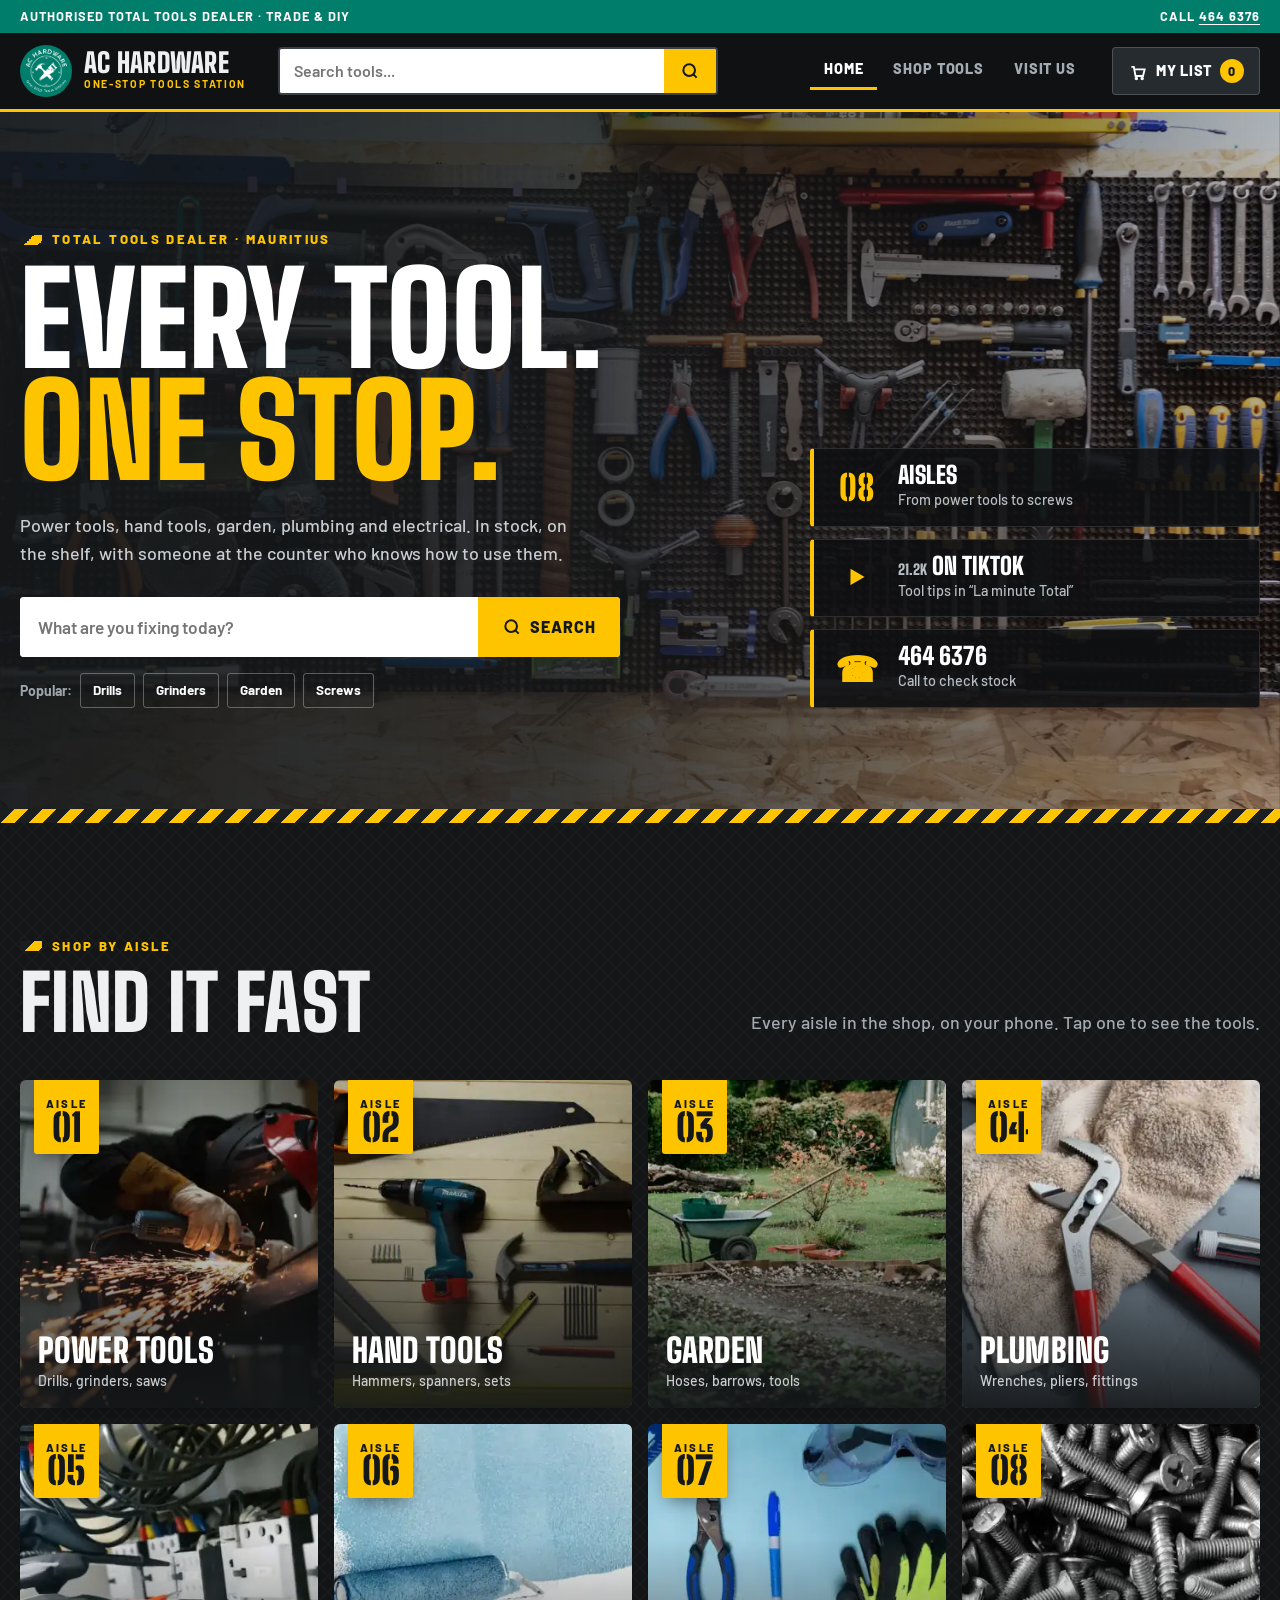
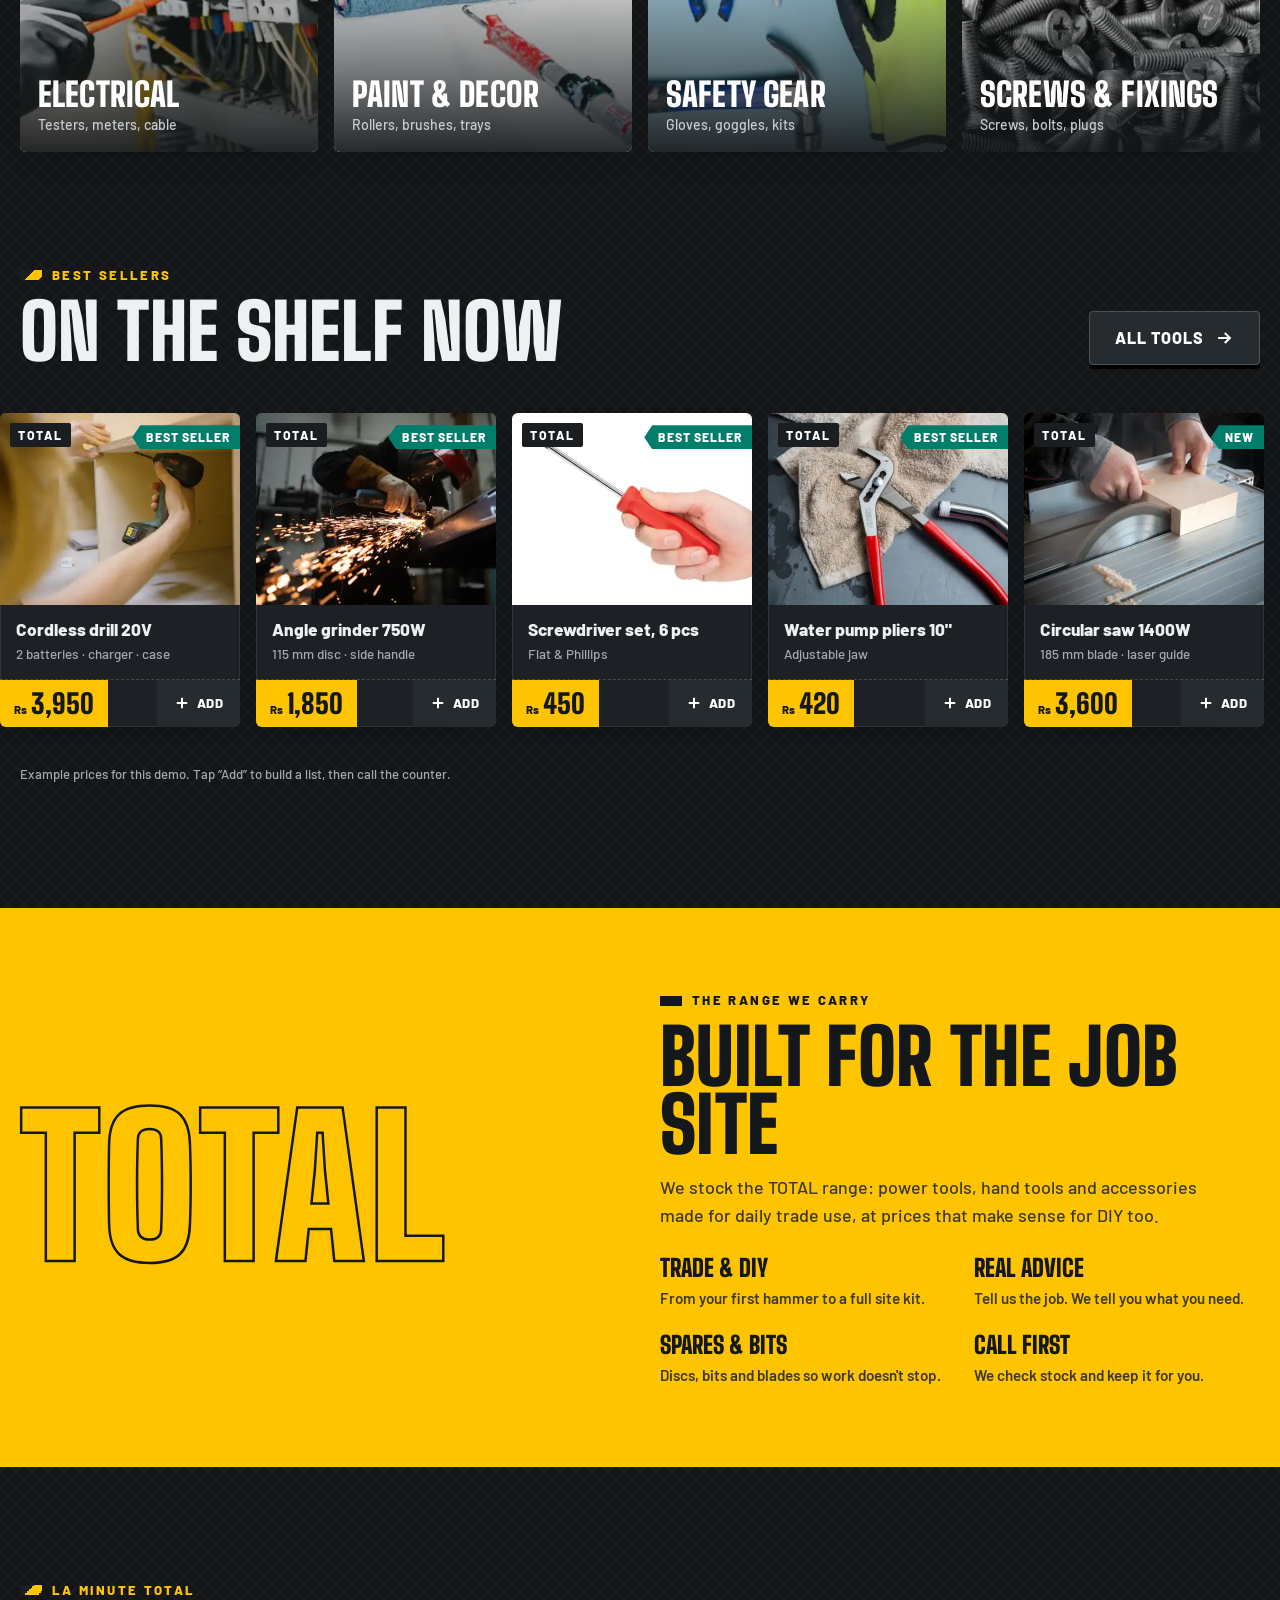
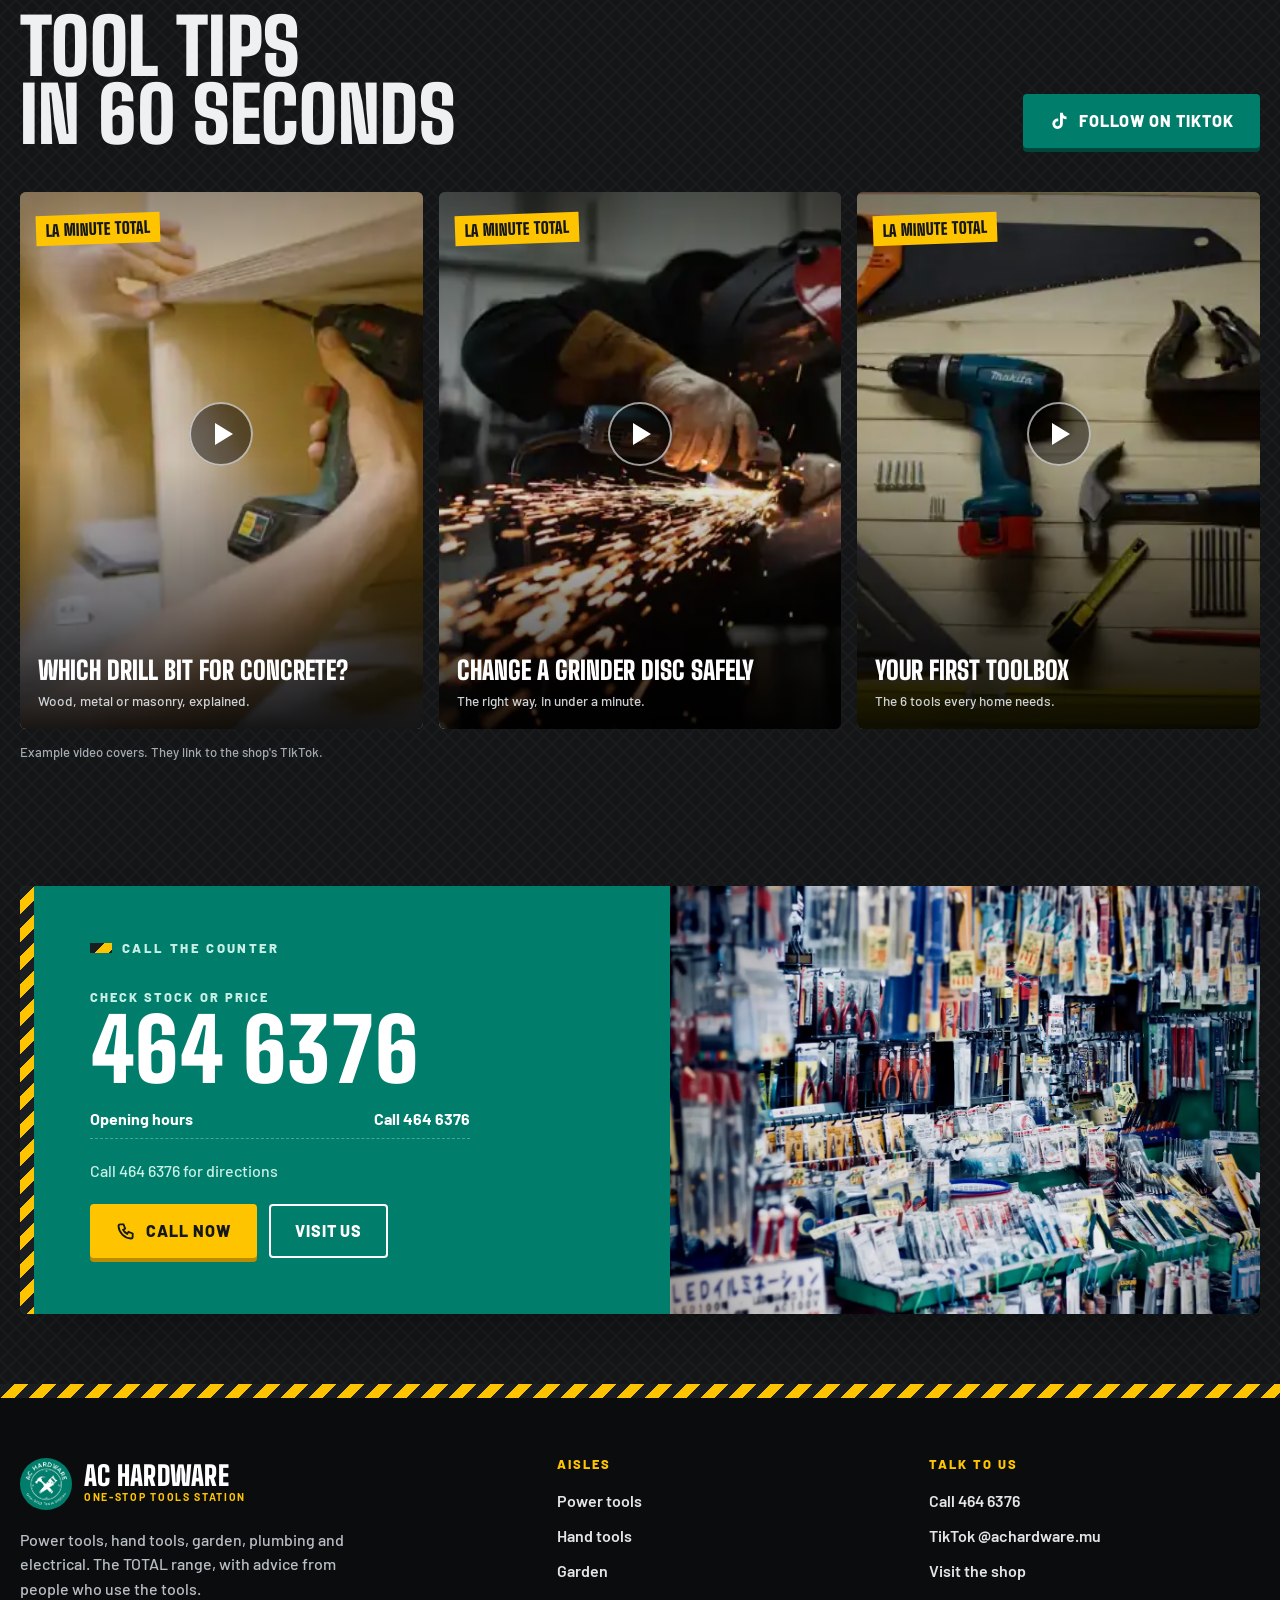
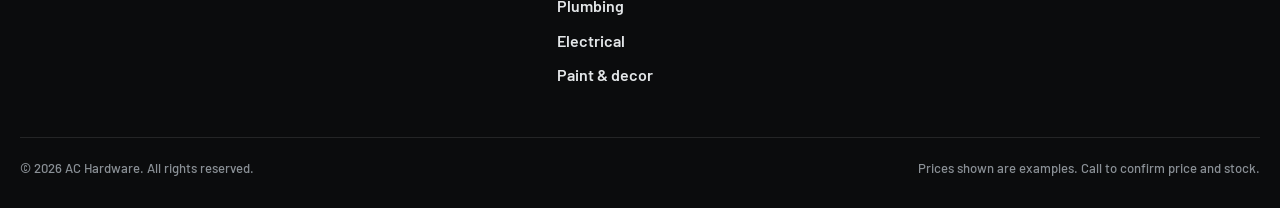
==== index.html @ 6c2bfb1c "ACHardware-Website: first live version Co-Authored-By: Claude Opus 5.5 <noreply@anthropic.com>" ====
<!doctype html>
<html lang="en" data-page="home">
<head>
<meta charset="utf-8">
<meta name="viewport" content="width=device-width, initial-scale=1, viewport-fit=cover">
<title>AC Hardware | One-Stop Tools Station, TOTAL Tools in Mauritius</title>
<meta name="description" content="AC Hardware, your one-stop tools station in Mauritius. TOTAL power tools, hand tools, garden, plumbing, electrical and safety gear. Call 464 6376.">
<link rel="canonical" href="https://webluxe.github.io/ACHardware-Website/">
<meta name="theme-color" content="#1b1e21">
<meta property="og:title" content="AC Hardware | One-Stop Tools Station">
<meta property="og:description" content="TOTAL power tools, hand tools, garden, plumbing and electrical. Call 464 6376.">
<meta property="og:image" content="https://webluxe.github.io/ACHardware-Website/img/og.jpg">
<link rel="icon" type="image/png" href="img/icon-192.png"><link rel="apple-touch-icon" href="img/icon-192.png">
<script>(function(d){try{if(!sessionStorage.getItem('ac-intro')&&!matchMedia('(prefers-reduced-motion: reduce)').matches)d.classList.add('intro-on');if(sessionStorage.getItem('ac-tx'))d.classList.add('tx-wait')}catch(e){}})(document.documentElement)</script>
<link rel="preconnect" href="https://fonts.googleapis.com"><link rel="preconnect" href="https://fonts.gstatic.com" crossorigin>
<link rel="stylesheet" href="https://fonts.googleapis.com/css2?family=Barlow:wght@500;600;700;800&family=Big+Shoulders+Display:wght@800;900&family=Big+Shoulders+Stencil+Display:wght@900&display=swap" media="print" onload="this.media='all'"><noscript><link rel="stylesheet" href="https://fonts.googleapis.com/css2?family=Barlow:wght@500;600;700;800&family=Big+Shoulders+Display:wght@800;900&family=Big+Shoulders+Stencil+Display:wght@900&display=swap"></noscript>
<link rel="preload" as="image" href="img/wall.webp" media="(min-width: 701px)"><link rel="preload" as="image" href="img/wall-m.webp" media="(max-width: 700px)">
<link rel="stylesheet" href="css/style.css">
<script type="application/ld+json">{"@context":"https://schema.org","@type":"HardwareStore","name":"AC Hardware","slogan":"One-Stop Tools Station","telephone":"+230 464 6376","address":{"@type":"PostalAddress","addressCountry":"MU"},"sameAs":["https://www.tiktok.com/@achardware.mu"]}</script>
</head>
<body>
<div class="opening" aria-hidden="true">
  <div class="lid"></div><div class="tray"></div>
  <span class="latch l"></span><span class="latch r"></span>
  <div class="mark"></div>
  <div class="word">AC Hardware<small>One-stop tools station</small></div>
  <button class="skip" tabindex="-1">SKIP</button>
</div>
<div class="tx" aria-hidden="true"><div class="shutter"><div class="plate"></div></div></div>

<div class="bar" id="bar"></div>
<header class="top" id="top"></header>
<nav class="mnav" id="mnav" aria-label="Menu"></nav>

<main>
  <section class="hero">
    <div class="bg"><picture><source media="(max-width: 700px)" srcset="img/wall-m.webp"><img src="img/wall.webp" alt="A wall of tools in the shop" fetchpriority="high"></picture></div>
    <div class="wrap">
      <div>
        <p class="tag" style="color:var(--yellow)">TOTAL tools dealer · Mauritius</p>
        <h1><span>Every tool.</span><span class="g">One stop.</span></h1>
        <p class="lead">Power tools, hand tools, garden, plumbing and electrical. In stock, on the shelf, with someone at the counter who knows how to use them.</p>
        <form class="bigsearch" action="shop.html" role="search">
          <label for="hq" class="sr">Search tools</label>
          <input id="hq" name="q" placeholder="What are you fixing today?" autocomplete="off">
          <button type="submit" data-i="search" aria-label="Search"><span>Search</span></button>
        </form>
        <div class="popular">Popular: <a href="shop.html?q=drill">Drills</a><a href="shop.html?q=grinder">Grinders</a><a href="shop.html?cat=garden">Garden</a><a href="shop.html?cat=fixings">Screws</a></div>
      </div>
      <div class="facts">
        <div class="fact"><span class="num">08</span><div><b>Aisles</b><span>From power tools to screws</span></div></div>
        <div class="fact"><span class="num">▶</span><div><b><span data-count="followers"></span> on TikTok</b><span>Tool tips in “La minute Total”</span></div></div>
        <div class="fact"><span class="num">☎</span><div><b data-s="phone"></b><span>Call to check stock</span></div></div>
      </div>
    </div>
  </section>

  <section class="pad">
    <div class="wrap">
      <div class="head"><div><p class="tag">Shop by aisle</p><h2>Find it fast</h2></div><p class="lead">Every aisle in the shop, on your phone. Tap one to see the tools.</p></div>
      <div class="aisles" data-aisles></div>
    </div>
  </section>

  <section class="pad" style="padding-top:0">
    <div class="wrap">
      <div class="head"><div><p class="tag">Best sellers</p><h2>On the shelf now</h2></div><a class="btn dark" href="shop.html">All tools <span data-i="arrow" style="display:inline-flex"></span></a></div>
      <div class="rail" data-products="p1,p3,h2,b2,p4,e1,h4,g1"></div>
      <p class="note" data-demo>Example prices for this demo. Tap “Add” to build a list, then call the counter.</p>
    </div>
  </section>

  <section class="band">
    <div class="wrap">
      <div class="big" aria-hidden="true">TOTAL</div>
      <div>
        <p class="tag" style="color:var(--yellow)">The range we carry</p>
        <h2>Built for the job site</h2>
        <p class="lead" style="margin-top:16px">We stock the TOTAL range: power tools, hand tools and accessories made for daily trade use, at prices that make sense for DIY too.</p>
        <div class="points">
          <div><b>Trade & DIY</b><span>From your first hammer to a full site kit.</span></div>
          <div><b>Real advice</b><span>Tell us the job. We tell you what you need.</span></div>
          <div><b>Spares & bits</b><span>Discs, bits and blades so work doesn't stop.</span></div>
          <div><b>Call first</b><span>We check stock and keep it for you.</span></div>
        </div>
      </div>
    </div>
  </section>

  <section class="pad">
    <div class="wrap">
      <div class="head"><div><p class="tag">La minute Total</p><h2>Tool tips<br>in 60 seconds</h2></div><a class="btn" data-tt data-i="tt">Follow on TikTok</a></div>
      <div class="tips">
        <a class="tip rv" data-tt><img src="img/p-drill.webp" alt="" loading="lazy" decoding="async"><span class="lbl">La minute Total</span><span class="play"></span><b>Which drill bit for concrete?</b><span>Wood, metal or masonry, explained.</span></a>
        <a class="tip rv d1" data-tt><img src="img/p-grinder.webp" alt="" loading="lazy" decoding="async"><span class="lbl">La minute Total</span><span class="play"></span><b>Change a grinder disc safely</b><span>The right way, in under a minute.</span></a>
        <a class="tip rv d2" data-tt><img src="img/p-hand-tools.webp" alt="" loading="lazy" decoding="async"><span class="lbl">La minute Total</span><span class="play"></span><b>Your first toolbox</b><span>The 6 tools every home needs.</span></a>
      </div>
      <p class="note" data-demo>Example video covers. They link to the shop's TikTok.</p>
    </div>
  </section>

  <section>
    <div class="wrap">
      <div class="visit rv">
        <div class="txt">
          <p class="tag">Call the counter</p>
          <a class="call" data-tel><small>Check stock or price</small><span data-s="phone"></span></a>
          <div class="hours" data-hours></div>
          <p style="margin:0;color:#c8f0e7" data-address></p>
          <div class="btns"><a class="btn y" data-tel data-i="phone">Call now</a><a class="btn ghost" href="visit.html">Visit us</a></div>
        </div>
        <div class="ph" data-map></div>
      </div>
    </div>
  </section>
</main>
<footer id="foot"></footer>
<script src="config.js" defer></script>
<script src="js/main.js" defer></script>
</body>
</html>
---- css/style.css ----
/* AC HARDWARE — steel, concrete, safety yellow, brand green */
:root {
  --green: #007d6b;
  --green2: #009a84;
  --deep: #00463c;
  --steel: #1b1e21;
  --steel2: #26292d;
  --concrete: #131517;
  --card: #1d2125;
  --card2: #262b30;
  --text: #eef0f1;
  --ink: #15181a;
  --muted: #a3aab1;
  --line: rgba(255,255,255,.09);
  --line2: rgba(255,255,255,.18);
  --yellow: #ffc400;
  --wrap: min(1280px, 100% - 40px);
  --ease: cubic-bezier(.2,.7,.1,1);
  --disp: 'Big Shoulders Display', 'Arial Narrow', sans-serif;
  --sten: 'Big Shoulders Stencil Display', 'Big Shoulders Display', sans-serif;
  --sans: 'Barlow', system-ui, sans-serif;
  --hazard: linear-gradient(-45deg, var(--yellow) 25%, var(--steel) 25% 50%, var(--yellow) 50% 75%, var(--steel) 75%) 0 0 / 28px 28px;
  color-scheme: dark;
}
* { box-sizing: border-box; }
html { -webkit-text-size-adjust: 100%; scroll-padding-top: 120px; }
body { margin: 0; background-color: var(--concrete); background-image: url("data:image/svg+xml,%3Csvg xmlns=%27http://www.w3.org/2000/svg%27 width=%2716%27 height=%2716%27%3E%3Cpath d=%27M0 0L16 16M16 0L0 16%27 stroke=%27%23fff%27 stroke-opacity=%27.03%27 stroke-width=%271.5%27/%3E%3C/svg%3E"); color: var(--text); font: 500 16px/1.55 var(--sans); overflow-x: clip; -webkit-font-smoothing: antialiased; }
img { max-width: 100%; display: block; }
a { color: inherit; text-decoration: none; }
button, input, select { font: inherit; color: inherit; }
[hidden] { display: none !important; }
::selection { background: var(--yellow); color: var(--ink); }
:focus-visible { outline: 3px solid var(--yellow); outline-offset: 2px; }
.wrap { width: var(--wrap); margin-inline: auto; }
.sr { position: absolute; width: 1px; height: 1px; overflow: hidden; clip: rect(0 0 0 0); white-space: nowrap; }

h1, h2, h3 { margin: 0; font-family: var(--disp); font-weight: 900; text-transform: uppercase; letter-spacing: .005em; line-height: .88; }
h1 { font-size: clamp(3.6rem, 10vw, 8.6rem); }
h2 { font-size: clamp(2.6rem, 6vw, 4.8rem); }
h3 { font-size: 1.7rem; line-height: .95; }
.tag { display: inline-flex; align-items: center; gap: 10px; margin: 0 0 16px; font: 800 .82rem/1 var(--sans); letter-spacing: .18em; text-transform: uppercase; color: var(--yellow); }
.tag::before { content: ''; width: 22px; height: 10px; background: var(--hazard); }
.lead { font-size: clamp(1.05rem, 1.4vw, 1.2rem); color: var(--muted); max-width: 56ch; font-weight: 500; }
.note { font-size: .82rem; color: var(--muted); }

/* buttons */
.btn { display: inline-flex; align-items: center; justify-content: center; gap: 10px; min-height: 54px; padding: 0 26px; border: 0; border-radius: 4px; cursor: pointer;
  font: 800 1rem/1 var(--sans); text-transform: uppercase; letter-spacing: .06em; background: var(--green); color: #fff; transition: background .2s, transform .15s; box-shadow: 0 4px 0 var(--deep); }
.btn:hover { background: var(--green2); }
.btn:active { transform: translateY(3px); box-shadow: 0 1px 0 var(--deep); }
.btn.y { background: var(--yellow); color: var(--ink); box-shadow: 0 4px 0 #b88d00; }
.btn.y:hover { background: #ffd23f; }
.btn.dark { background: var(--card2); box-shadow: 0 4px 0 #000, inset 0 0 0 1px var(--line2); }
.btn.dark:hover { background: #313840; }
.btn.ghost { background: transparent; color: inherit; box-shadow: inset 0 0 0 2px currentColor; }
.btn.ghost:hover { background: rgba(127,127,127,.12); }
.btn svg { width: 20px; height: 20px; flex: none; }
.btns { display: flex; flex-wrap: wrap; gap: 12px; }

/* header */
.bar { background: var(--green); color: #fff; font: 700 .8rem/1 var(--sans); letter-spacing: .08em; text-transform: uppercase; }
.bar .wrap { display: flex; justify-content: space-between; gap: 16px; padding: 10px 0; }
.bar a { color: #fff; text-decoration: underline; text-underline-offset: 3px; }
.top { position: sticky; top: 0; z-index: 50; background: #0f1113; border-bottom: 3px solid var(--yellow); }
.top .wrap { display: flex; align-items: center; gap: 22px; height: 76px; }
.logo { display: flex; align-items: center; gap: 12px; flex: none; }
.logo .badge { width: 52px; height: 52px; border-radius: 50%; background: var(--green) url(../img/logo-mark.webp) center / 112% no-repeat; flex: none; }
.logo b { display: block; font: 900 1.7rem/.85 var(--disp); text-transform: uppercase; letter-spacing: .01em; }
.logo small { display: block; font: 700 .66rem/1.3 var(--sans); letter-spacing: .16em; text-transform: uppercase; color: var(--yellow); margin-top: 3px; }
.hsearch { flex: 1; display: flex; max-width: 440px; margin-left: 10px; border: 2px solid #3a4046; border-radius: 4px; overflow: hidden; background: #fff; }
.hsearch input { flex: 1; min-width: 0; border: 0; outline: 0; padding: 0 14px; height: 44px; font-weight: 600; background: #fff; color: var(--ink); }
.hsearch button { border: 0; background: var(--yellow); color: var(--ink); padding: 0 16px; cursor: pointer; display: grid; place-items: center; }
.hsearch button svg { width: 20px; }
.nav { display: flex; gap: 2px; margin-left: auto; }
.nav a { padding: 10px 14px; font: 800 .9rem/1 var(--sans); text-transform: uppercase; letter-spacing: .06em; color: var(--muted); border-bottom: 3px solid transparent; }
.nav a:hover { color: #fff; }
.nav a[aria-current] { color: #fff; border-color: var(--yellow); }
.listbtn { position: relative; display: inline-flex; align-items: center; gap: 8px; height: 48px; padding: 0 16px; border-radius: 4px; border: 0; background: var(--card2); color: #fff; cursor: pointer; font: 800 .9rem/1 var(--sans); text-transform: uppercase; letter-spacing: .05em; flex: none; box-shadow: inset 0 0 0 1px var(--line2); }
.listbtn svg { width: 20px; }
.listbtn .n { min-width: 24px; height: 24px; border-radius: 12px; background: var(--yellow); color: var(--ink); font: 800 .78rem/24px var(--sans); text-align: center; padding: 0 6px; }
.listbtn .n.bump { animation: bump .45s var(--ease); }
@keyframes bump { 40% { transform: scale(1.5); } }
.burger { display: none; width: 46px; height: 46px; border: 0; background: none; cursor: pointer; position: relative; flex: none; }
.burger span { position: absolute; left: 11px; right: 11px; height: 3px; background: #fff; transition: transform .3s var(--ease), opacity .2s; }
.burger span:nth-child(1) { top: 14px; } .burger span:nth-child(2) { top: 21px; } .burger span:nth-child(3) { top: 28px; }
.menu-open .burger span:nth-child(1) { transform: translateY(7px) rotate(45deg); }
.menu-open .burger span:nth-child(2) { opacity: 0; }
.menu-open .burger span:nth-child(3) { transform: translateY(-7px) rotate(-45deg); }
.mnav { position: fixed; inset: 0; z-index: 45; background: var(--steel); color: #fff; padding: 130px 22px 40px; display: flex; flex-direction: column; gap: 2px; transform: translateY(-100%); transition: transform .45s var(--ease); visibility: hidden; }
.mnav::before { content: ''; position: absolute; left: 0; right: 0; bottom: 0; height: 14px; background: var(--hazard); }
.menu-open .mnav { transform: none; visibility: visible; }
.mnav a.big { font: 900 3rem/1.05 var(--disp); text-transform: uppercase; padding: 8px 0; border-bottom: 1px solid rgba(255,255,255,.12); }
.mnav a.big span { font-family: var(--sten); color: var(--yellow); margin-right: 12px; }
.mnav .btns { margin-top: auto; margin-bottom: 20px; }

/* hero */
.hero { position: relative; color: #fff; background: var(--steel); overflow: hidden; isolation: isolate; }
.hero .bg { position: absolute; inset: 0; z-index: -2; }
.hero .bg img { width: 100%; height: 100%; object-fit: cover; animation: kb 18s ease-out both; }
@keyframes kb { from { transform: scale(1.12); } }
.hero::before { content: ''; position: absolute; inset: 0; z-index: -1; background: linear-gradient(90deg, rgba(21,24,26,.95) 0%, rgba(21,24,26,.84) 45%, rgba(21,24,26,.3) 100%); }
.hero::after { content: ''; position: absolute; left: 0; right: 0; bottom: 0; height: 14px; background: var(--hazard); }
.hero .wrap { padding: clamp(60px, 9vw, 120px) 0 clamp(80px, 9vw, 130px); display: grid; grid-template-columns: 1.25fr .75fr; gap: 40px; align-items: end; }
.hero h1 span { display: block; }
.hero h1 .g { color: var(--yellow); }
.hero .lead { color: #c9cdd1; margin: 24px 0 30px; }
.bigsearch { display: flex; max-width: 600px; background: #fff; border-radius: 4px; overflow: hidden; transition: box-shadow .2s; }
.bigsearch:focus-within { box-shadow: 0 0 0 4px var(--yellow); }
.bigsearch input { flex: 1; min-width: 0; border: 0; outline: 0; background: #fff; padding: 0 18px; height: 60px; font-size: 1.08rem; font-weight: 600; color: var(--ink); }
.bigsearch button { border: 0; background: var(--yellow); color: var(--ink); padding: 0 24px; font: 800 1rem/1 var(--sans); text-transform: uppercase; letter-spacing: .06em; cursor: pointer; display: flex; align-items: center; gap: 8px; }
.bigsearch button svg { width: 20px; }
.popular { display: flex; flex-wrap: wrap; gap: 8px; margin-top: 16px; align-items: center; color: #9ea4aa; font-size: .88rem; font-weight: 700; }
.popular a { color: #fff; border: 1.5px solid rgba(255,255,255,.3); padding: 6px 12px; border-radius: 3px; font-size: .84rem; transition: border-color .2s, background .2s; }
.popular a:hover { border-color: var(--yellow); background: rgba(255,196,0,.12); }
.facts { display: grid; gap: 12px; }
.fact { display: grid; grid-template-columns: 54px 1fr; gap: 14px; align-items: center; background: rgba(15,17,19,.88); border: 1px solid rgba(255,255,255,.12); border-left: 4px solid var(--yellow); padding: 14px 16px; border-radius: 4px; }
.fact b { display: block; font: 900 1.5rem/1 var(--disp); text-transform: uppercase; }
.fact span { color: #b8bec4; font-size: .9rem; }
.fact .num { font: 900 2.2rem/1 var(--sten); color: var(--yellow); text-align: center; }

/* section heads */
section { position: relative; }
.pad { padding: clamp(64px, 9vw, 110px) 0; }
.head { display: flex; flex-wrap: wrap; justify-content: space-between; align-items: end; gap: 18px 40px; margin-bottom: clamp(28px, 4vw, 44px); }
.head .lead { margin: 0; }

/* aisles */
.aisles { display: grid; grid-template-columns: repeat(4, 1fr); gap: 16px; }
.aisle { position: relative; display: block; border-radius: 6px; overflow: hidden; aspect-ratio: 4 / 4.4; background: var(--card); color: #fff; isolation: isolate; box-shadow: 0 14px 30px -20px rgba(0,0,0,.6); }
.aisle img { position: absolute; inset: 0; width: 100%; height: 100%; object-fit: cover; z-index: -2; transition: transform .8s var(--ease); }
.aisle::after { content: ''; position: absolute; inset: 0; z-index: -1; background: linear-gradient(180deg, rgba(21,24,26,0) 35%, rgba(21,24,26,.92) 100%); }
.aisle:hover img { transform: scale(1.07); }
.aisle .sign { position: absolute; left: 14px; top: 0; background: var(--yellow); color: var(--ink); padding: 18px 12px 10px; text-align: center; border-radius: 0 0 3px 3px; box-shadow: 0 8px 16px -6px rgba(0,0,0,.5); transform-origin: 50% 0; transition: transform .5s var(--ease); }
.aisle .sign small { display: block; font: 800 .62rem/1 var(--sans); letter-spacing: .2em; }
.aisle .sign b { display: block; font: 900 2.4rem/.9 var(--sten); }
.aisle:hover .sign { transform: rotate(-4deg); }
.aisle .txt { position: absolute; left: 18px; right: 18px; bottom: 16px; transition: padding .3s; }
.aisle h3 { font-size: clamp(1.7rem, 2.6vw, 2.2rem); }
.aisle .txt span { display: block; font-size: .88rem; color: #c9cdd1; margin-top: 4px; }
.aisle .go { position: absolute; right: 14px; bottom: 16px; width: 40px; height: 40px; border-radius: 50%; background: var(--yellow); color: var(--ink); display: grid; place-items: center; transform: scale(0); transition: transform .35s var(--ease); }
.aisle .go svg { width: 18px; }
.aisle:hover .go { transform: none; }
.aisle:hover .txt { padding-right: 46px; }

/* products */
.grid { display: grid; grid-template-columns: repeat(auto-fill, minmax(230px, 1fr)); gap: 16px; }
.rail { display: grid; grid-auto-flow: column; grid-auto-columns: minmax(240px, 24%); gap: 16px; overflow-x: auto; scroll-snap-type: x mandatory; padding: 4px 20px 24px; margin: 0 -20px; scrollbar-width: thin; scrollbar-color: var(--steel) transparent; overscroll-behavior-x: contain; }
.rail .pc { scroll-snap-align: start; }
.pc { position: relative; background: var(--card); border-radius: 6px; overflow: hidden; display: flex; flex-direction: column; box-shadow: inset 0 0 0 1px var(--line), 0 14px 30px -24px rgba(0,0,0,.8); transition: transform .3s var(--ease), box-shadow .3s; }
.pc:hover { transform: translateY(-3px); box-shadow: inset 0 0 0 1px var(--line2), 0 24px 40px -24px rgba(0,0,0,.9); }
.pc .pic { position: relative; aspect-ratio: 5 / 4; overflow: hidden; background: #2a2f34; }
.pc .pic img { width: 100%; height: 100%; object-fit: cover; transition: transform .7s var(--ease); }
.pc:hover .pic img { transform: scale(1.06); }
.pc .brand { position: absolute; left: 10px; top: 10px; font: 800 .7rem/1 var(--sans); letter-spacing: .14em; background: var(--steel); color: #fff; padding: 6px 8px; border-radius: 2px; }
.pc .flag { position: absolute; right: 0; top: 12px; font: 800 .7rem/1 var(--sans); letter-spacing: .08em; text-transform: uppercase; background: var(--green); color: #fff; padding: 6px 10px 6px 14px; clip-path: polygon(8px 0, 100% 0, 100% 100%, 8px 100%, 0 50%); }
.pc .body { padding: 14px 16px 0; flex: 1; }
.pc h3 { font: 800 1.08rem/1.2 var(--sans); text-transform: none; letter-spacing: 0; }
.pc .spec { font-size: .84rem; color: var(--muted); margin-top: 4px; }
.pc .shelf { display: flex; align-items: stretch; justify-content: space-between; margin-top: 14px; border-top: 1px dashed var(--line2); }
.price { display: flex; align-items: baseline; gap: 4px; background: var(--yellow); color: var(--ink); padding: 10px 14px; font: 900 1.7rem/1 var(--disp); }
.price small { font: 800 .72rem/1 var(--sans); }
.add { border: 0; background: var(--card2); color: #fff; cursor: pointer; display: flex; align-items: center; gap: 6px; padding: 0 16px; font: 800 .82rem/1 var(--sans); text-transform: uppercase; letter-spacing: .06em; transition: background .2s; }
.add svg { width: 18px; }
.add:hover, .add.on { background: var(--green); }

/* brand band */
.band { background: var(--yellow); color: var(--ink); overflow: hidden; }
.band .tag { color: var(--ink) !important; }
.band .tag::before { background: var(--ink); }
.band .wrap { display: grid; grid-template-columns: 1fr 1fr; gap: 40px; align-items: center; padding: clamp(50px, 7vw, 80px) 0; }
.band .big { font: 900 clamp(5rem, 15vw, 12rem)/.8 var(--disp); color: transparent; -webkit-text-stroke: 2.5px var(--ink); letter-spacing: .02em; }
.band .lead { color: #3d3a2a; }
.points { display: grid; grid-template-columns: 1fr 1fr; gap: 22px 28px; margin-top: 26px; }
.points b { display: block; font: 900 1.5rem/1 var(--disp); text-transform: uppercase; color: var(--ink); margin-bottom: 6px; }
.points span { color: #3d3a2a; font-size: .95rem; font-weight: 600; }

/* tiktok tips */
.tips { display: grid; grid-template-columns: repeat(3, 1fr); gap: 16px; }
.tip { position: relative; border-radius: 6px; overflow: hidden; aspect-ratio: 9 / 12; color: #fff; display: flex; flex-direction: column; justify-content: flex-end; padding: 18px; isolation: isolate; background: var(--steel); }
.tip img { position: absolute; inset: 0; width: 100%; height: 100%; object-fit: cover; z-index: -2; }
.tip::after { content: ''; position: absolute; inset: 0; z-index: -1; background: linear-gradient(180deg, rgba(0,0,0,.35), transparent 30%, transparent 50%, rgba(0,0,0,.88)); }
.tip .lbl { position: absolute; top: 16px; left: 16px; background: var(--yellow); color: var(--ink); font: 900 1rem/1 var(--disp); text-transform: uppercase; padding: 7px 10px; transform: rotate(-2deg); }
.tip .play { position: absolute; left: 50%; top: 45%; width: 64px; height: 64px; margin: -32px 0 0 -32px; border-radius: 50%; background: rgba(0,0,0,.45); box-shadow: inset 0 0 0 2px rgba(255,255,255,.6); display: grid; place-items: center; transition: transform .3s var(--ease), background .3s; }
.tip .play::after { content: ''; border-left: 18px solid #fff; border-top: 11px solid transparent; border-bottom: 11px solid transparent; margin-left: 5px; }
.tip:hover .play { transform: scale(1.12); background: var(--green); }
.tip b { font: 900 1.6rem/1 var(--disp); text-transform: uppercase; }
.tip span { font-size: .85rem; color: #cfd3d6; margin-top: 6px; }

/* visit band */
.visit { display: grid; grid-template-columns: 1.1fr 1fr; background: var(--green); color: #fff; border-radius: 6px; overflow: hidden; box-shadow: 0 30px 60px -40px rgba(0,0,0,.6); }
.visit .txt { padding: clamp(28px, 5vw, 56px) clamp(28px, 5vw, 56px) clamp(28px, 5vw, 56px) calc(clamp(28px, 5vw, 56px) + 14px); display: grid; gap: 20px; align-content: center; position: relative; }
.visit .txt::before { content: ''; position: absolute; left: 0; top: 0; bottom: 0; width: 14px; background: var(--hazard); }
.visit .tag { color: #c8f0e7; }
.visit .call { font: 900 clamp(3.2rem, 7vw, 5.4rem)/.85 var(--disp); letter-spacing: .01em; }
.visit .call small { display: block; font: 800 .8rem/1 var(--sans); letter-spacing: .16em; text-transform: uppercase; color: #c8f0e7; margin-bottom: 10px; }
.visit .ph { min-height: 360px; background: url(../img/shop.webp) center / cover; position: relative; }
.visit .ph iframe { position: absolute; inset: 0; width: 100%; height: 100%; border: 0; }
.hours { display: grid; gap: 6px; font-weight: 700; }
.hours div { display: flex; justify-content: space-between; gap: 20px; border-bottom: 1px dashed rgba(255,255,255,.3); padding-bottom: 6px; max-width: 380px; }

/* footer */
footer { background: #0b0c0d; color: #b8bec4; margin-top: 70px; }
footer::before { content: ''; display: block; height: 14px; background: var(--hazard); }
.foot { display: grid; grid-template-columns: 1.5fr 1fr 1fr; gap: 40px; padding: 60px 0 0; }
.foot .logo b { color: #fff; }
.foot p { max-width: 36ch; margin: 18px 0 0; }
.foot .fh { margin: 0 0 14px; font: 800 .8rem/1 var(--sans); letter-spacing: .16em; text-transform: uppercase; color: var(--yellow); }
.foot a { display: block; padding: 5px 0; color: #e3e6e8; font-weight: 600; }
.foot a:hover { color: var(--yellow); }
.foot a.logo { display: flex; padding: 0; }
.legal { margin-top: 44px; padding: 20px 0 30px; border-top: 1px solid rgba(255,255,255,.1); display: flex; flex-wrap: wrap; justify-content: space-between; gap: 10px 20px; font-size: .82rem; color: #8a9096; }

/* list drawer */
.scrim { position: fixed; inset: 0; z-index: 60; background: rgba(10,12,14,.55); opacity: 0; pointer-events: none; transition: opacity .3s; }
.drawer { position: fixed; z-index: 61; top: 0; right: 0; bottom: 0; width: min(440px, 100%); background: var(--concrete); display: flex; flex-direction: column; transform: translateX(105%); transition: transform .45s var(--ease); }
.list-open .scrim { opacity: 1; pointer-events: auto; }
.list-open .drawer { transform: none; }
.drawer header { display: flex; align-items: center; justify-content: space-between; padding: 18px 20px; background: #0b0c0d; color: #fff; border-bottom: 8px solid var(--yellow); }
.drawer header h3 { font-size: 2rem; }
.x { width: 44px; height: 44px; border-radius: 4px; border: 0; background: rgba(255,255,255,.1); color: #fff; cursor: pointer; font-size: 1.4rem; line-height: 1; }
.items { flex: 1; overflow-y: auto; padding: 6px 20px; }
.item { display: grid; grid-template-columns: 60px 1fr auto; gap: 12px; align-items: center; padding: 12px 0; border-bottom: 1px dashed var(--line2); }
.item img { width: 60px; height: 60px; border-radius: 4px; object-fit: cover; }
.item b { display: block; font-size: .95rem; line-height: 1.25; }
.item small { color: var(--muted); font-size: .82rem; }
.qty { display: flex; align-items: center; background: var(--card2); border: 1.5px solid var(--line2); border-radius: 4px; }
.qty button { width: 34px; height: 38px; border: 0; background: none; cursor: pointer; font-size: 1.15rem; font-weight: 700; }
.qty span { min-width: 22px; text-align: center; font-weight: 800; }
.empty { text-align: center; padding: 60px 10px; color: var(--muted); }
.empty b { display: block; font: 900 1.8rem/1 var(--disp); text-transform: uppercase; color: #fff; margin-bottom: 8px; }
.dfoot { background: var(--card); padding: 16px 20px calc(16px + env(safe-area-inset-bottom)); border-top: 1px solid var(--line); display: grid; gap: 12px; }
.total { display: flex; justify-content: space-between; align-items: baseline; font-weight: 700; }
.total b { font: 900 2rem/1 var(--disp); }
.dfoot .btns .btn { flex: 1 1 auto; min-height: 48px; padding: 0 14px; font-size: .86rem; }
.toast { position: fixed; left: 50%; bottom: 24px; z-index: 70; transform: translate(-50%, calc(100% + 60px)); visibility: hidden; background: var(--steel); color: #fff; padding: 13px 18px; border-radius: 4px; font-weight: 700; font-size: .94rem; transition: transform .4s var(--ease); box-shadow: 0 16px 30px -12px rgba(0,0,0,.5); white-space: nowrap; border-left: 4px solid var(--yellow); }
.toast.show { transform: translate(-50%, 0); visibility: visible; }

/* shop page */
.shophead { background: #0b0c0d; color: #fff; position: relative; overflow: hidden; }
.shophead::after { content: ''; position: absolute; left: 0; right: 0; bottom: 0; height: 14px; background: var(--hazard); }
.shophead .wrap { padding: 46px 0 60px; display: flex; flex-wrap: wrap; justify-content: space-between; align-items: end; gap: 20px; }
.shophead h1 { font-size: clamp(3.4rem, 9vw, 7rem); }
.shophead .lead { color: #b8bec4; margin: 14px 0 0; }
.shophead .aisle-no { font: 900 clamp(4.4rem, 12vw, 9rem)/.8 var(--sten); color: var(--yellow); text-align: right; }
.shophead .aisle-no small { display: block; font: 800 .8rem/1 var(--sans); letter-spacing: .3em; color: #b8bec4; margin-bottom: 6px; }
.shop { display: grid; grid-template-columns: 260px 1fr; gap: 34px; padding: 34px 0 40px; align-items: start; }
.shop > div { min-width: 0; }
.side { position: sticky; top: 100px; display: grid; gap: 6px; }
.side button { display: grid; grid-template-columns: 44px 1fr auto; gap: 12px; align-items: center; width: 100%; text-align: left; padding: 6px 12px 6px 6px; border: 0; border-radius: 4px; background: var(--card); cursor: pointer; font-weight: 700; transition: background .2s, color .2s; box-shadow: inset 0 0 0 1px var(--line); }
.side button img, .side button .all { width: 44px; height: 44px; border-radius: 3px; object-fit: cover; }
.side button .all { background: var(--hazard); }
.side button small { font-weight: 800; font-size: .78rem; color: var(--muted); }
.side button:hover { background: var(--card2); }
.side button[aria-pressed="true"] { background: var(--yellow); color: var(--ink); }
.side button[aria-pressed="true"] small { color: var(--ink); }
.tools { display: flex; flex-wrap: wrap; gap: 10px; align-items: center; margin-bottom: 16px; }
.tools .hsearch { display: flex; max-width: none; margin: 0; flex: 1 1 300px; }
.tools .hsearch input { height: 50px; }
.tools select { height: 54px; border-radius: 4px; border: 2px solid #3a4046; background: var(--card); padding: 0 14px; font-weight: 700; }
.count { font-weight: 700; color: var(--muted); margin-bottom: 14px; font-size: .92rem; }
.none { padding: 50px 20px; text-align: center; border: 2px dashed var(--line2); border-radius: 6px; color: var(--muted); }
.catchips { display: none; gap: 8px; overflow-x: auto; padding-bottom: 6px; margin-bottom: 14px; scrollbar-width: none; }
.catchips button { white-space: nowrap; border: 2px solid #3a4046; background: var(--card); border-radius: 3px; padding: 9px 14px; font-weight: 800; font-size: .86rem; text-transform: uppercase; letter-spacing: .04em; cursor: pointer; }
.catchips button[aria-pressed="true"] { background: var(--yellow); border-color: var(--yellow); color: var(--ink); }

/* visit page */
.vhero { background: #0b0c0d; color: #fff; position: relative; overflow: hidden; isolation: isolate; }
.vhero > img { position: absolute; inset: 0; width: 100%; height: 100%; object-fit: cover; z-index: -2; opacity: .32; }
.vhero::after { content: ''; position: absolute; left: 0; right: 0; bottom: 0; height: 14px; background: var(--hazard); }
.vhero .wrap { padding: 70px 0 110px; }
.vhero h1 .g { color: var(--yellow); }
.vhero .lead { color: #c9cdd1; margin-top: 18px; }
.vgrid { display: grid; grid-template-columns: 1.2fr 1fr; gap: 16px; margin-top: -50px; position: relative; z-index: 2; }
.vcard { background: var(--card); border: 1px solid var(--line); border-radius: 6px; padding: 28px; box-shadow: 0 20px 40px -30px rgba(0,0,0,.5); }
.vcard.callc { background: var(--green); color: #fff; grid-row: span 2; display: grid; gap: 22px; align-content: start; }
.vcard.callc .tag { color: #c8f0e7; }
.vcard.callc .num { font: 900 clamp(3.4rem, 8vw, 6rem)/.85 var(--disp); }
.vcard h3 { margin-bottom: 12px; }
.vcard .hours div { border-color: var(--line2); }
.photos { display: grid; grid-template-columns: 2fr 1fr 1fr; gap: 14px; margin-top: 16px; }
.photos div { border-radius: 6px; background-size: cover; background-position: center; min-height: 260px; }

/* reveal */
.rv { opacity: 0; transform: translateY(26px); transition: opacity .8s var(--ease), transform .8s var(--ease); }
.rv.in { opacity: 1; transform: none; }
.d1 { transition-delay: .07s; } .d2 { transition-delay: .14s; } .d3 { transition-delay: .21s; }

/* intro: toolbox opens */
.opening { position: fixed; inset: 0; z-index: 100; display: none; perspective: 1600px; }
.intro-on .opening { display: block; }
.intro-on body { overflow: hidden; }
.lid, .tray { position: absolute; left: 0; right: 0; overflow: hidden; }
.lid { top: 0; height: 50%; transform-origin: 50% 0; background: var(--green); box-shadow: inset 0 -30px 50px -30px rgba(0,0,0,.4); }
.lid::after { content: ''; position: absolute; left: 0; right: 0; bottom: 0; height: 18px; background: var(--hazard); }
.tray { bottom: 0; height: 50%; background: var(--steel2); box-shadow: inset 0 30px 50px -30px rgba(0,0,0,.6); }
.tray::before { content: ''; position: absolute; inset: 0; background: repeating-linear-gradient(0deg, rgba(255,255,255,.035) 0 2px, transparent 2px 22px); }
.opening .mark { position: absolute; left: 50%; top: 50%; width: 170px; height: 170px; margin: -85px 0 0 -85px; border-radius: 50%; z-index: 3; background: var(--green) url(../img/logo-mark.webp) center / 112% no-repeat; box-shadow: 0 0 0 7px var(--steel), 0 0 0 11px var(--yellow), 0 20px 40px rgba(0,0,0,.45); }
.latch { position: absolute; top: 50%; z-index: 3; width: 62px; height: 78px; margin-top: -30px; border-radius: 6px; background: linear-gradient(180deg, #f3f4f4, #8d969a); box-shadow: 0 6px 14px rgba(0,0,0,.45), inset 0 1px 0 #fff; transform-origin: 50% 100%; }
.latch::after { content: ''; position: absolute; left: 13px; right: 13px; top: 12px; height: 9px; border-radius: 5px; background: #4b5357; }
.latch.l { left: 16%; } .latch.r { right: 16%; }
.opening .word { position: absolute; left: 0; right: 0; top: calc(50% + 116px); z-index: 3; text-align: center; color: #fff; font: 900 2.2rem/1 var(--disp); letter-spacing: .06em; text-transform: uppercase; }
.opening .word small { display: block; margin-top: 8px; font: 800 .74rem/1 var(--sans); letter-spacing: .3em; color: var(--yellow); }
.opening .skip { position: absolute; right: 16px; bottom: 16px; z-index: 4; background: rgba(0,0,0,.3); color: #fff; border: 1px solid rgba(255,255,255,.3); padding: 10px 14px; border-radius: 3px; font: 800 .72rem/1 var(--sans); letter-spacing: .14em; cursor: pointer; }
.opening.play .mark { animation: markIn .7s var(--ease) both; }
.opening.play .word { animation: fade .6s .3s both; }
.opening.play .latch { animation: unlatch .45s .9s cubic-bezier(.5,0,.3,1.4) both; }
.opening.open .lid { animation: lidUp 1s cubic-bezier(.65,0,.25,1) both; }
.opening.open .tray { animation: trayDown .9s .05s cubic-bezier(.65,0,.25,1) both; }
.opening.open .mark, .opening.open .word, .opening.open .latch, .opening.open .skip { animation: gone .3s both; }
@keyframes markIn { from { transform: scale(.4) rotate(-90deg); opacity: 0; } }
@keyframes fade { from { transform: translateY(10px); } }
@keyframes unlatch { to { transform: rotateX(70deg) translateY(10px); } }
@keyframes lidUp { to { transform: rotateX(-92deg); } }
@keyframes trayDown { to { transform: translateY(102%); } }
@keyframes gone { to { opacity: 0; } }

/* page change: shop roller shutter */
.tx { position: fixed; inset: 0; z-index: 90; pointer-events: none; visibility: hidden; }
.tx .shutter { position: absolute; inset: 0; transform: translateY(-101%); display: grid; place-items: center;
  background: repeating-linear-gradient(180deg, #4a5056 0 3px, #737a80 3px 5px, #5a6066 5px 26px, #3a3f44 26px 28px); }
.tx .shutter::after { content: ''; position: absolute; left: 0; right: 0; bottom: 0; height: 26px; background: var(--hazard); box-shadow: 0 -4px 10px rgba(0,0,0,.4); }
.tx .plate { background: var(--yellow); color: var(--ink); padding: 16px 28px 18px; border-radius: 4px; text-align: center; box-shadow: 0 16px 30px -10px rgba(0,0,0,.6), inset 0 0 0 3px var(--ink); }
.tx .plate small { display: block; font: 800 .7rem/1 var(--sans); letter-spacing: .24em; text-transform: uppercase; margin-bottom: 6px; }
.tx .plate b { display: block; font: 900 clamp(2.4rem, 7vw, 4.6rem)/.9 var(--disp); text-transform: uppercase; }
.tx.go { visibility: visible; pointer-events: auto; }
.tx.go .shutter { transform: none; transition: transform .5s cubic-bezier(.6,0,.3,1); }
.tx.arrive { visibility: visible; }
.tx.arrive .shutter { transform: none; animation: shutUp .7s .1s cubic-bezier(.6,0,.3,1) both; }
@keyframes shutUp { to { transform: translateY(-101%); } }
.tx-wait .tx { visibility: visible; }
.tx-wait .tx .shutter { transform: none; }

/* responsive */
@media (max-width: 1100px) {
  .top .hsearch { display: none; }
  .aisles { grid-template-columns: repeat(2, 1fr); }
  .rail { grid-auto-columns: minmax(230px, 36%); }
}
@media (max-width: 900px) {
  .hero .wrap, .band .wrap, .visit, .vgrid { grid-template-columns: 1fr; }
  .hero::before { background: linear-gradient(180deg, rgba(21,24,26,.62) 0%, rgba(21,24,26,.93) 55%); }
  .shop { grid-template-columns: 1fr; }
  .side { display: none; }
  .catchips { display: flex; }
  .tips { grid-template-columns: repeat(3, 72%); overflow-x: auto; scroll-snap-type: x mandatory; margin: 0 -20px; padding: 0 20px 10px; }
  .tip { scroll-snap-align: start; }
  .foot { grid-template-columns: 1fr 1fr; }
  .foot > div:first-child { grid-column: 1 / -1; }
  .photos { grid-template-columns: 1fr 1fr; }
  .photos div:first-child { grid-column: 1 / -1; }
}
@media (max-width: 760px) {
  .nav, .bar .hide-s { display: none; }
  .burger { display: block; }
  .top .wrap { gap: 10px; height: 66px; }
  .logo .badge { width: 44px; height: 44px; }
  .logo b { font-size: 1.45rem; }
  .logo small { display: none; }
  .listbtn { margin-left: auto; padding: 0 12px; }
  .listbtn .t { display: none; }
  .fact { padding: 10px 14px; }
  .rail { grid-auto-columns: 70%; }
  .grid { grid-template-columns: 1fr 1fr; gap: 10px; }
  .pc .body { padding: 10px 10px 0; }
  .pc h3 { font-size: .94rem; }
  .pc .spec { display: none; }
  .price { font-size: 1.35rem; padding: 8px 10px; }
  .add span { display: none; }
  .add { padding: 0 12px; }
  .points { grid-template-columns: 1fr; }
  .bigsearch input { height: 54px; font-size: 1rem; }
  .bigsearch button { padding: 0 16px; }
  .bigsearch button span { display: none; }
  .shophead .aisle-no { display: none; }
}
@media (max-width: 520px) {
  .aisles { gap: 10px; }
  .aisle { aspect-ratio: 3 / 3.6; }
  .aisle .sign { left: 10px; padding: 14px 9px 8px; }
  .aisle .sign b { font-size: 1.8rem; }
  .aisle .txt { left: 12px; right: 12px; bottom: 12px; }
  .aisle h3 { font-size: 1.5rem; }
  .aisle .txt span { display: none; }
  .btns .btn { flex: 1 1 auto; }
}
@media (prefers-reduced-motion: reduce) {
  *, *::before, *::after { animation-duration: .01ms !important; animation-delay: 0s !important; transition-duration: .01ms !important; }
  .rv { opacity: 1; transform: none; }
}
.tx .plate:empty { display: none; }
.aisle .sign small { font-size: .7rem; }
.pc .brand, .pc .flag { font-size: .76rem; }
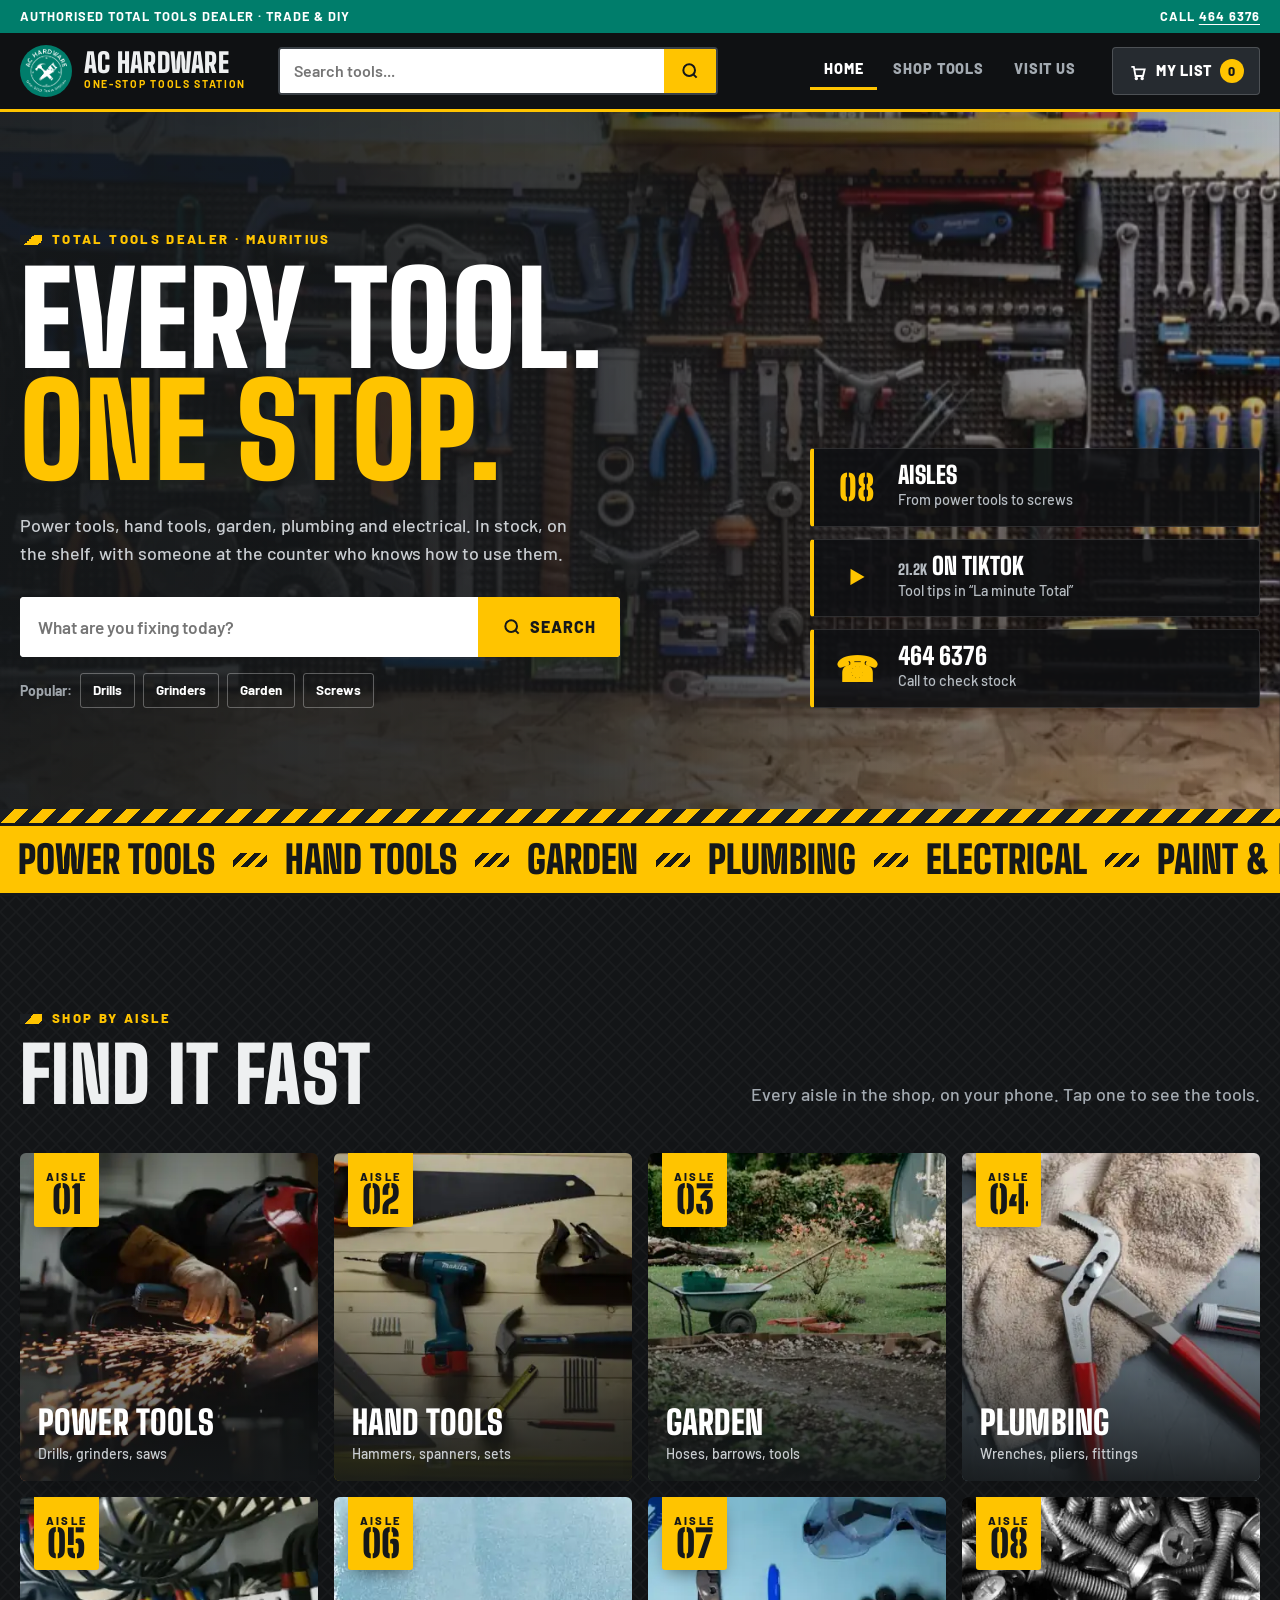
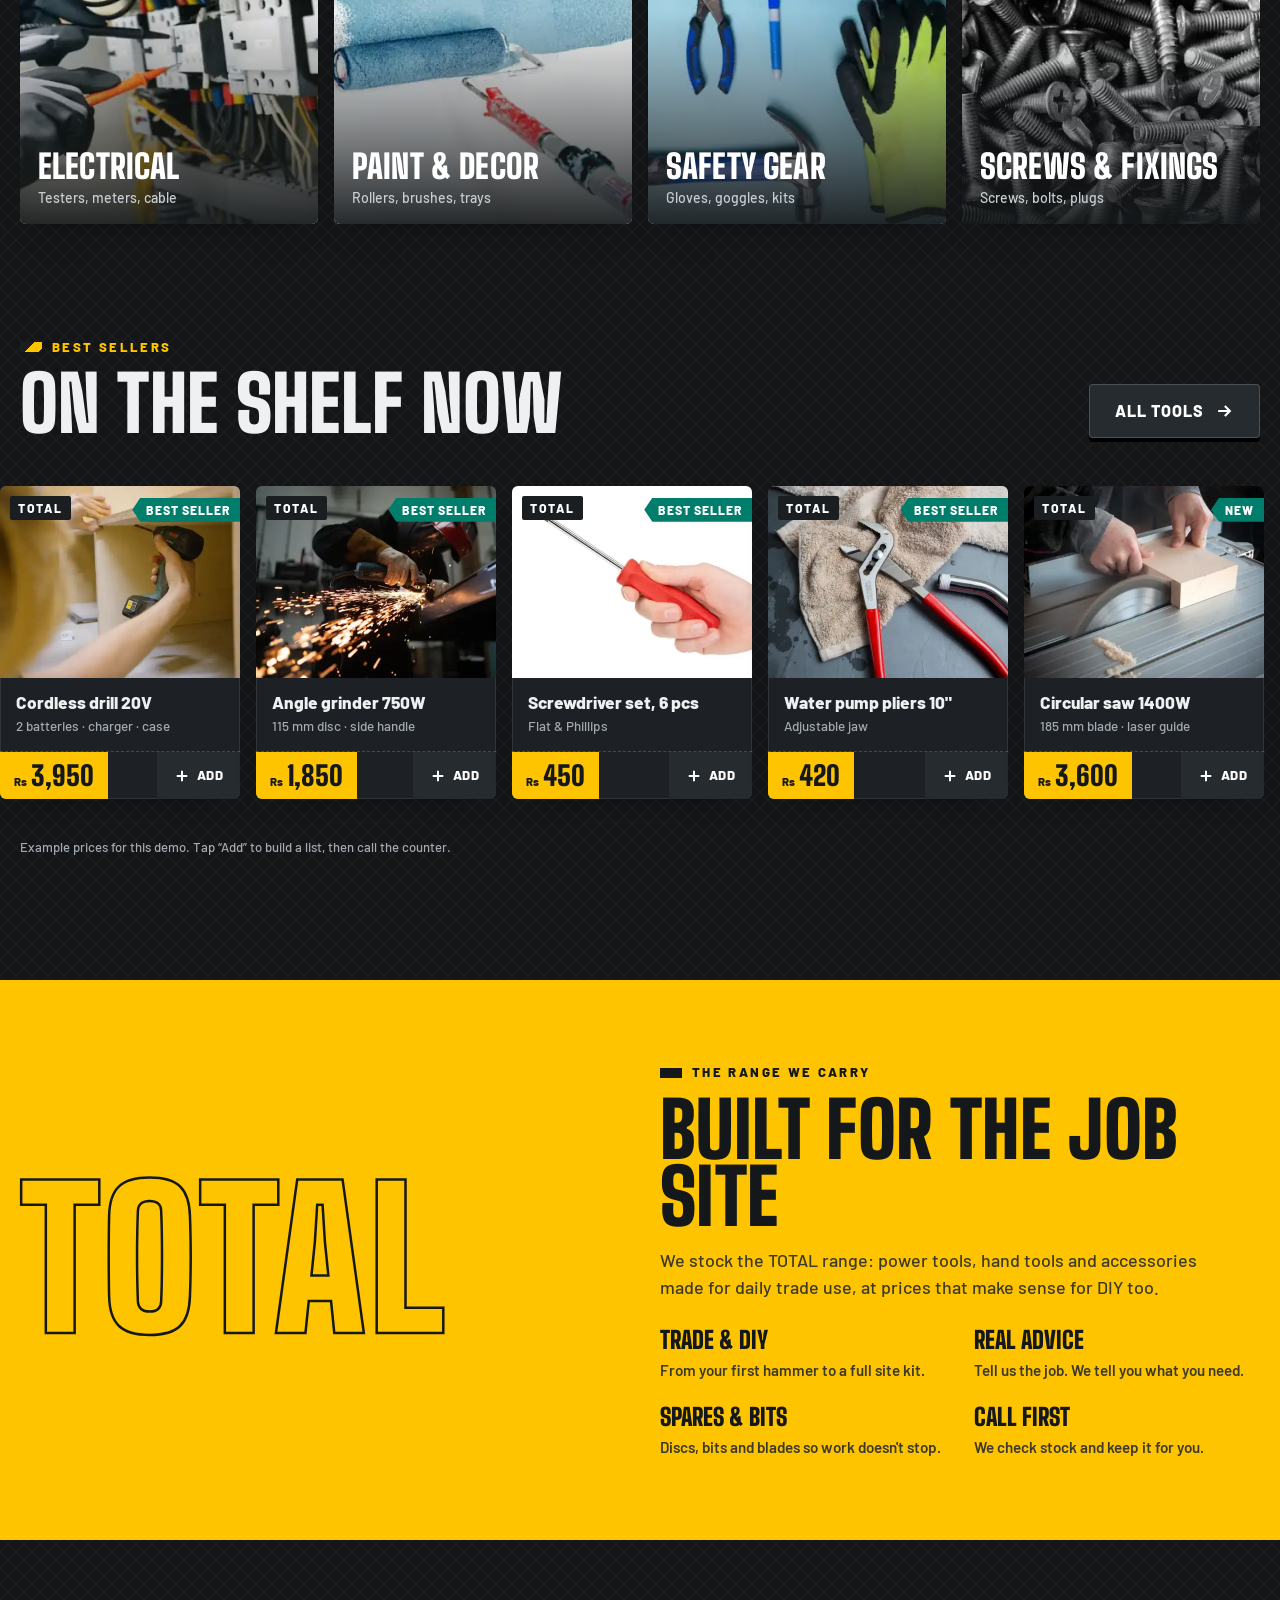
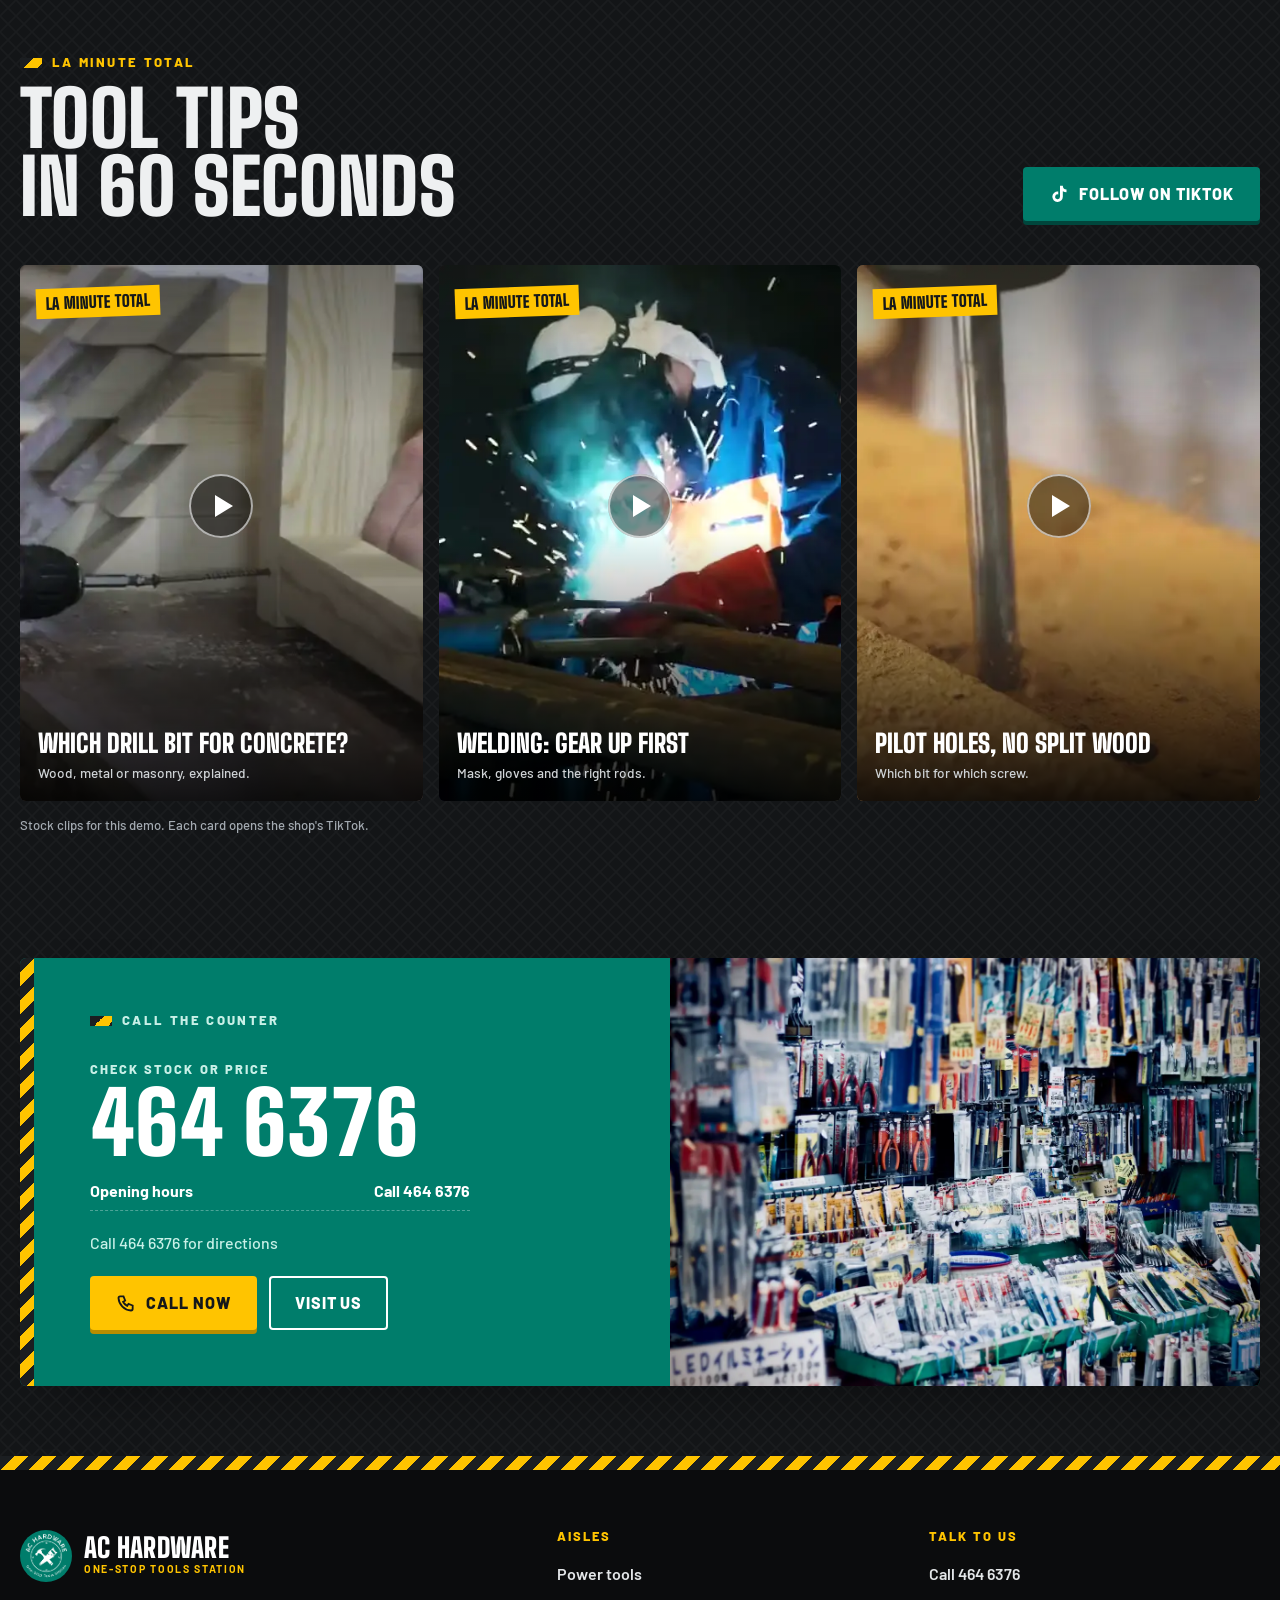
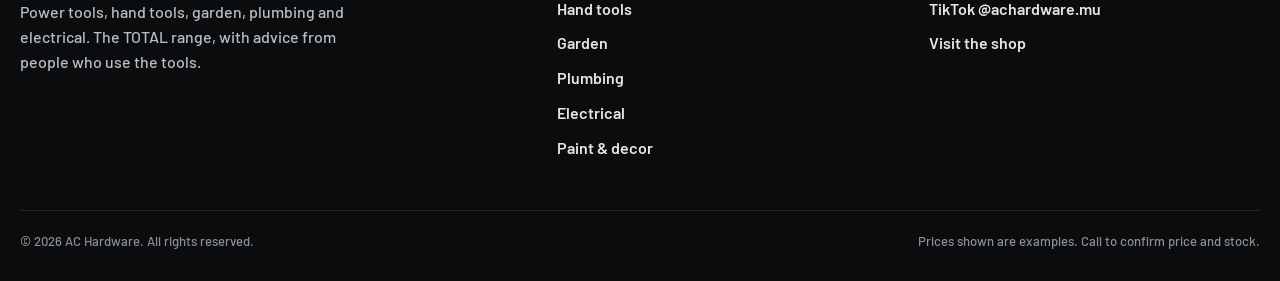
==== commit d1f610c2: "Video hero with sparks, video tool tips, aisle ticker, slam headline Co-Authored-By: Claude Opus 5.5" ====
--- a/index.html
+++ b/index.html
@@ -34,11 +34,11 @@
 
 <main>
   <section class="hero">
-    <div class="bg"><picture><source media="(max-width: 700px)" srcset="img/wall-m.webp"><img src="img/wall.webp" alt="A wall of tools in the shop" fetchpriority="high"></picture></div>
+    <div class="bg"><picture><source media="(max-width: 700px)" srcset="img/wall-m.webp"><img src="img/wall.webp" alt="A wall of tools in the shop" fetchpriority="high"></picture><video data-src="video/hero.mp4" data-src-tall="video/hero-tall.mp4" aria-hidden="true"></video></div>
     <div class="wrap">
       <div>
         <p class="tag" style="color:var(--yellow)">TOTAL tools dealer · Mauritius</p>
-        <h1><span>Every tool.</span><span class="g">One stop.</span></h1>
+        <h1 class="slam"><span>Every tool.</span><span class="g">One stop.</span></h1>
         <p class="lead">Power tools, hand tools, garden, plumbing and electrical. In stock, on the shelf, with someone at the counter who knows how to use them.</p>
         <form class="bigsearch" action="shop.html" role="search">
           <label for="hq" class="sr">Search tools</label>
@@ -54,6 +54,8 @@
       </div>
     </div>
   </section>
+
+  <div class="aticker" aria-hidden="true"><div class="track"><span>Power tools</span><i></i><span>Hand tools</span><i></i><span>Garden</span><i></i><span>Plumbing</span><i></i><span>Electrical</span><i></i><span>Paint & decor</span><i></i><span>Safety gear</span><i></i><span>Screws & fixings</span><i></i></div></div>
 
   <section class="pad">
     <div class="wrap">
@@ -91,11 +93,11 @@
     <div class="wrap">
       <div class="head"><div><p class="tag">La minute Total</p><h2>Tool tips<br>in 60 seconds</h2></div><a class="btn" data-tt data-i="tt">Follow on TikTok</a></div>
       <div class="tips">
-        <a class="tip rv" data-tt><img src="img/p-drill.webp" alt="" loading="lazy" decoding="async"><span class="lbl">La minute Total</span><span class="play"></span><b>Which drill bit for concrete?</b><span>Wood, metal or masonry, explained.</span></a>
-        <a class="tip rv d1" data-tt><img src="img/p-grinder.webp" alt="" loading="lazy" decoding="async"><span class="lbl">La minute Total</span><span class="play"></span><b>Change a grinder disc safely</b><span>The right way, in under a minute.</span></a>
-        <a class="tip rv d2" data-tt><img src="img/p-hand-tools.webp" alt="" loading="lazy" decoding="async"><span class="lbl">La minute Total</span><span class="play"></span><b>Your first toolbox</b><span>The 6 tools every home needs.</span></a>
+        <a class="tip rv" data-tt><video class="bgv" data-src="video/drill.mp4" poster="video/drill.webp" aria-hidden="true"></video><span class="lbl">La minute Total</span><span class="play"></span><b>Which drill bit for concrete?</b><span>Wood, metal or masonry, explained.</span></a>
+        <a class="tip rv d1" data-tt><video class="bgv" data-src="video/weld.mp4" poster="video/weld.webp" aria-hidden="true"></video><span class="lbl">La minute Total</span><span class="play"></span><b>Welding: gear up first</b><span>Mask, gloves and the right rods.</span></a>
+        <a class="tip rv d2" data-tt><video class="bgv" data-src="video/screws.mp4" poster="video/screws.webp" aria-hidden="true"></video><span class="lbl">La minute Total</span><span class="play"></span><b>Pilot holes, no split wood</b><span>Which bit for which screw.</span></a>
       </div>
-      <p class="note" data-demo>Example video covers. They link to the shop's TikTok.</p>
+      <p class="note" data-demo>Stock clips for this demo. Each card opens the shop's TikTok.</p>
     </div>
   </section>
 
@@ -117,5 +119,6 @@
 <footer id="foot"></footer>
 <script src="config.js" defer></script>
 <script src="js/main.js" defer></script>
+<script src="js/fx.js" defer></script>
 </body>
 </html>
--- a/css/style.css
+++ b/css/style.css
@@ -390,3 +390,21 @@
 .tx .plate:empty { display: none; }
 .aisle .sign small { font-size: .7rem; }
 .pc .brand, .pc .flag { font-size: .76rem; }
+
+/* ================= video + motion upgrade ================= */
+.hero .bg video { position: absolute; inset: 0; width: 100%; height: 100%; object-fit: cover; }
+.hero .bg { transform: translateY(calc(var(--p, 0) * 18vh)) scale(calc(1 + var(--p, 0) * .06)); will-change: transform; }
+.hero .wrap { opacity: calc(1 - var(--p, 0) * 1.3); }
+video.bgv { position: absolute; inset: 0; width: 100%; height: 100%; object-fit: cover; z-index: -2; background: #000; }
+.slam span { display: block; animation: slam .75s cubic-bezier(.2,1.4,.4,1) both; }
+.slam span:nth-child(2) { animation-delay: .22s; }
+.intro-on .slam span { animation-play-state: paused; }
+@keyframes slam { 0% { opacity: 0; transform: translateY(-38%) scale(1.25); } 60% { opacity: 1; } 100% { transform: none; } }
+.aticker { background: var(--yellow); color: var(--ink); overflow: hidden; border-block: 3px solid var(--ink); }
+.aticker .track { display: flex; align-items: center; width: max-content; animation: tick 36s linear infinite; }
+.aticker span { font: 900 clamp(1.5rem, 3vw, 2.4rem)/1 var(--disp); text-transform: uppercase; padding: 14px 18px; white-space: nowrap; }
+.aticker i { width: 34px; height: 14px; background: linear-gradient(-45deg, var(--ink) 25%, transparent 25% 50%, var(--ink) 50% 75%, transparent 75%) 0 0 / 14px 14px; }
+@keyframes tick { to { transform: translateX(-50%); } }
+.tip .lbl, .tip .play, .tip b, .tip span { position: relative; z-index: 1; }
+.tip .lbl, .tip .play { position: absolute; }
+@media (prefers-reduced-motion: reduce) { .hero .bg { transform: none !important; } .aticker .track { animation: none; } }
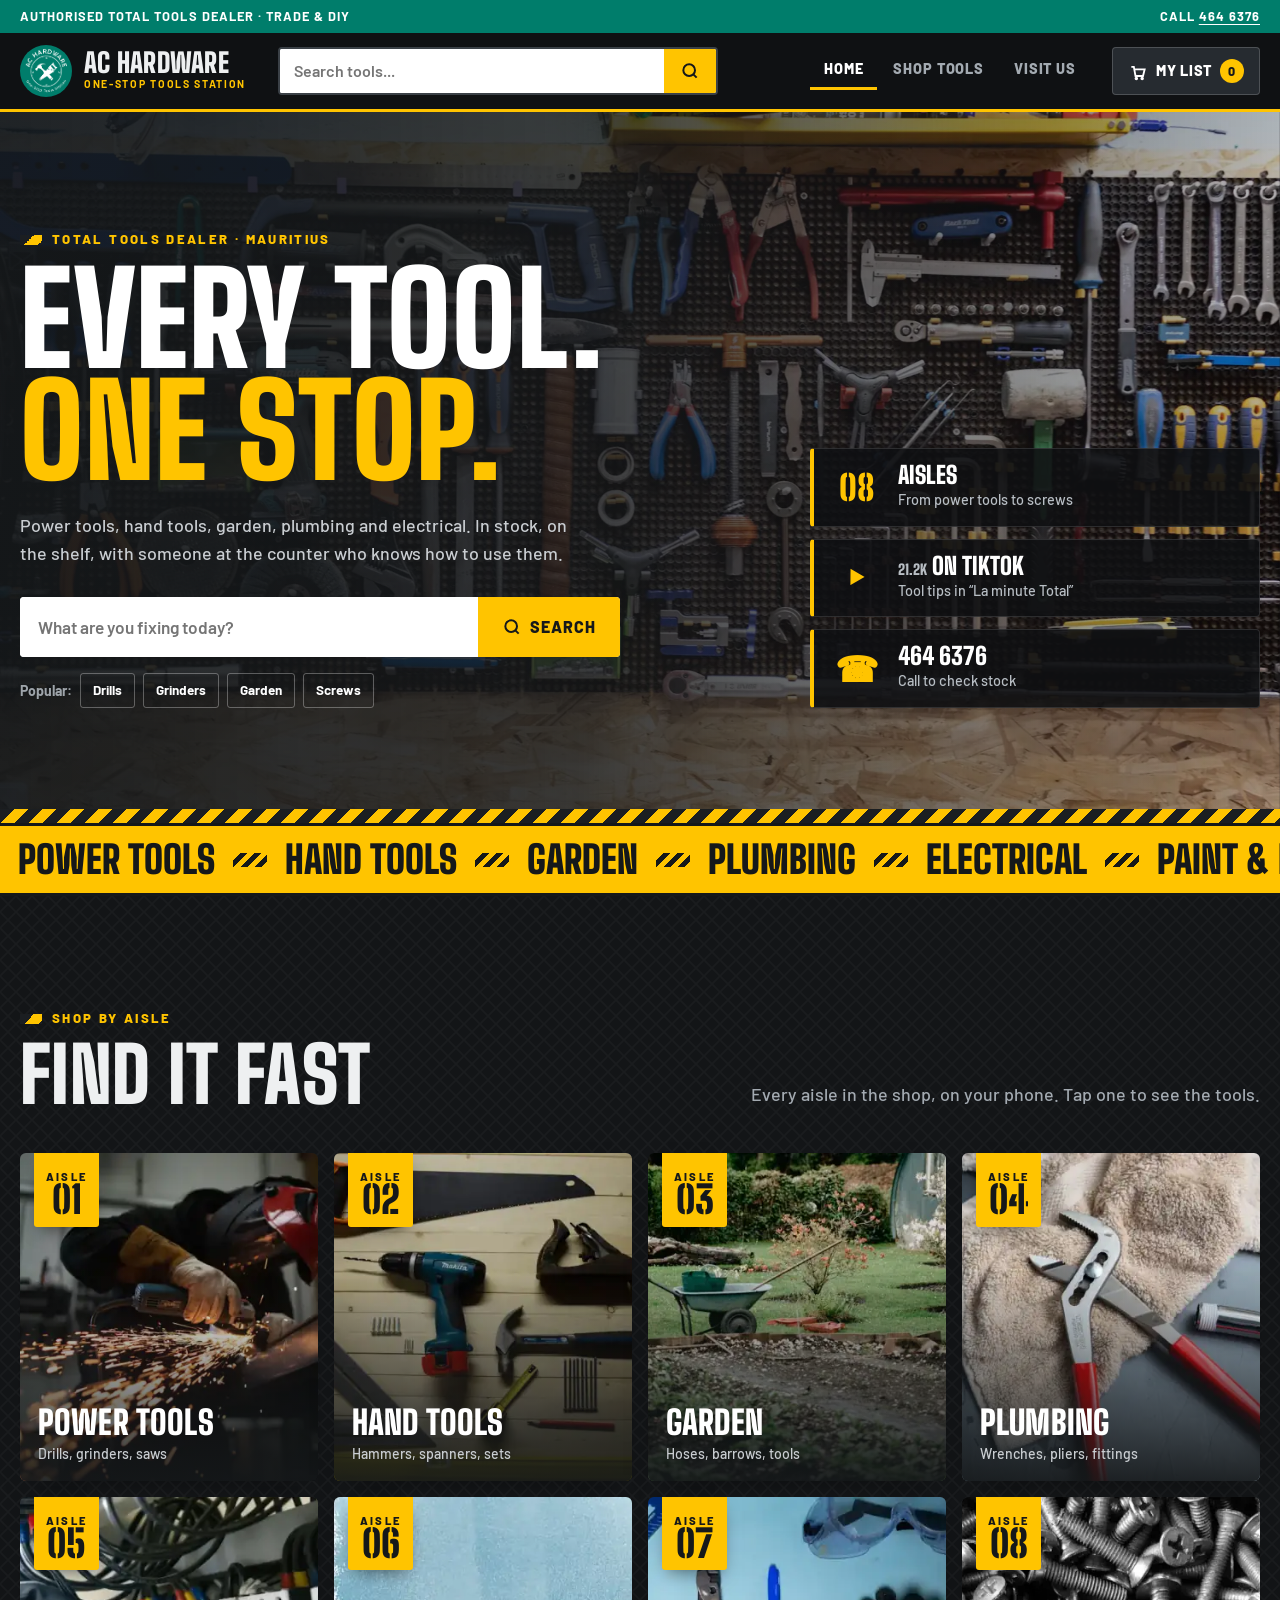
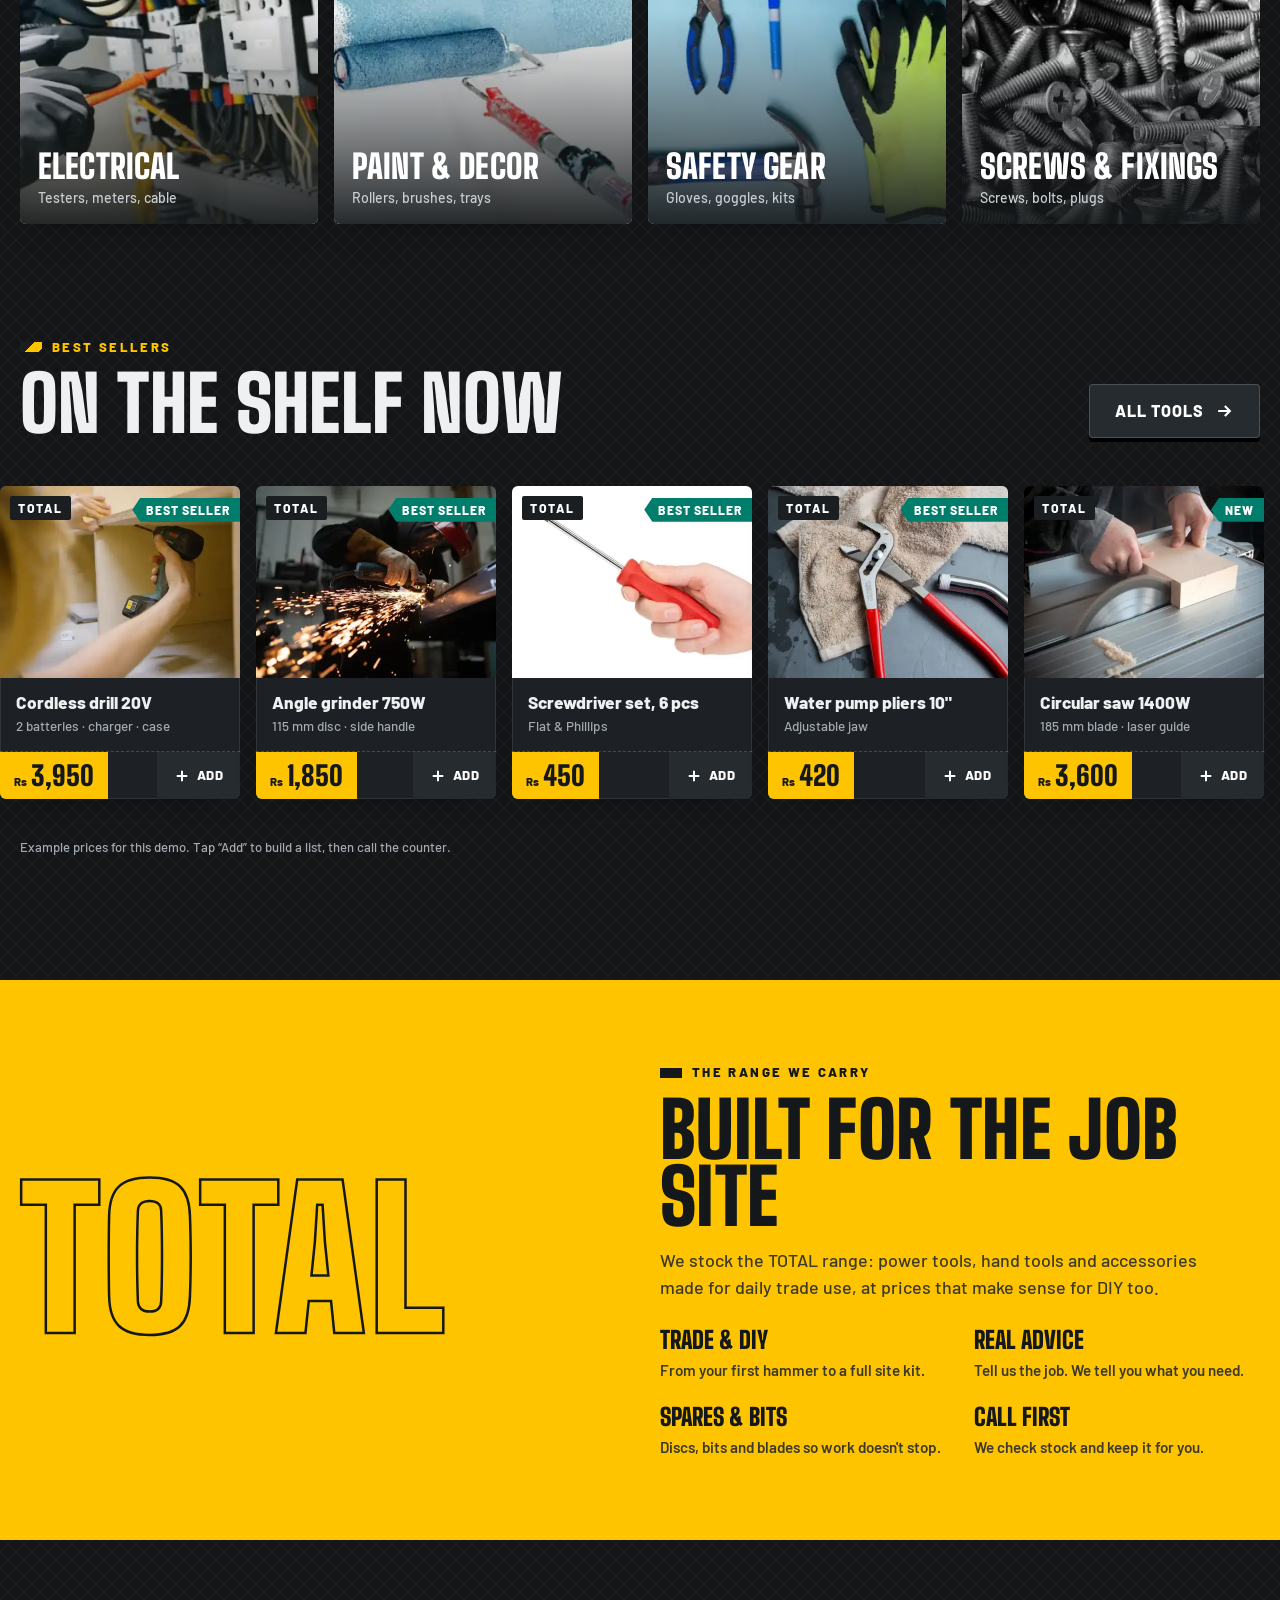
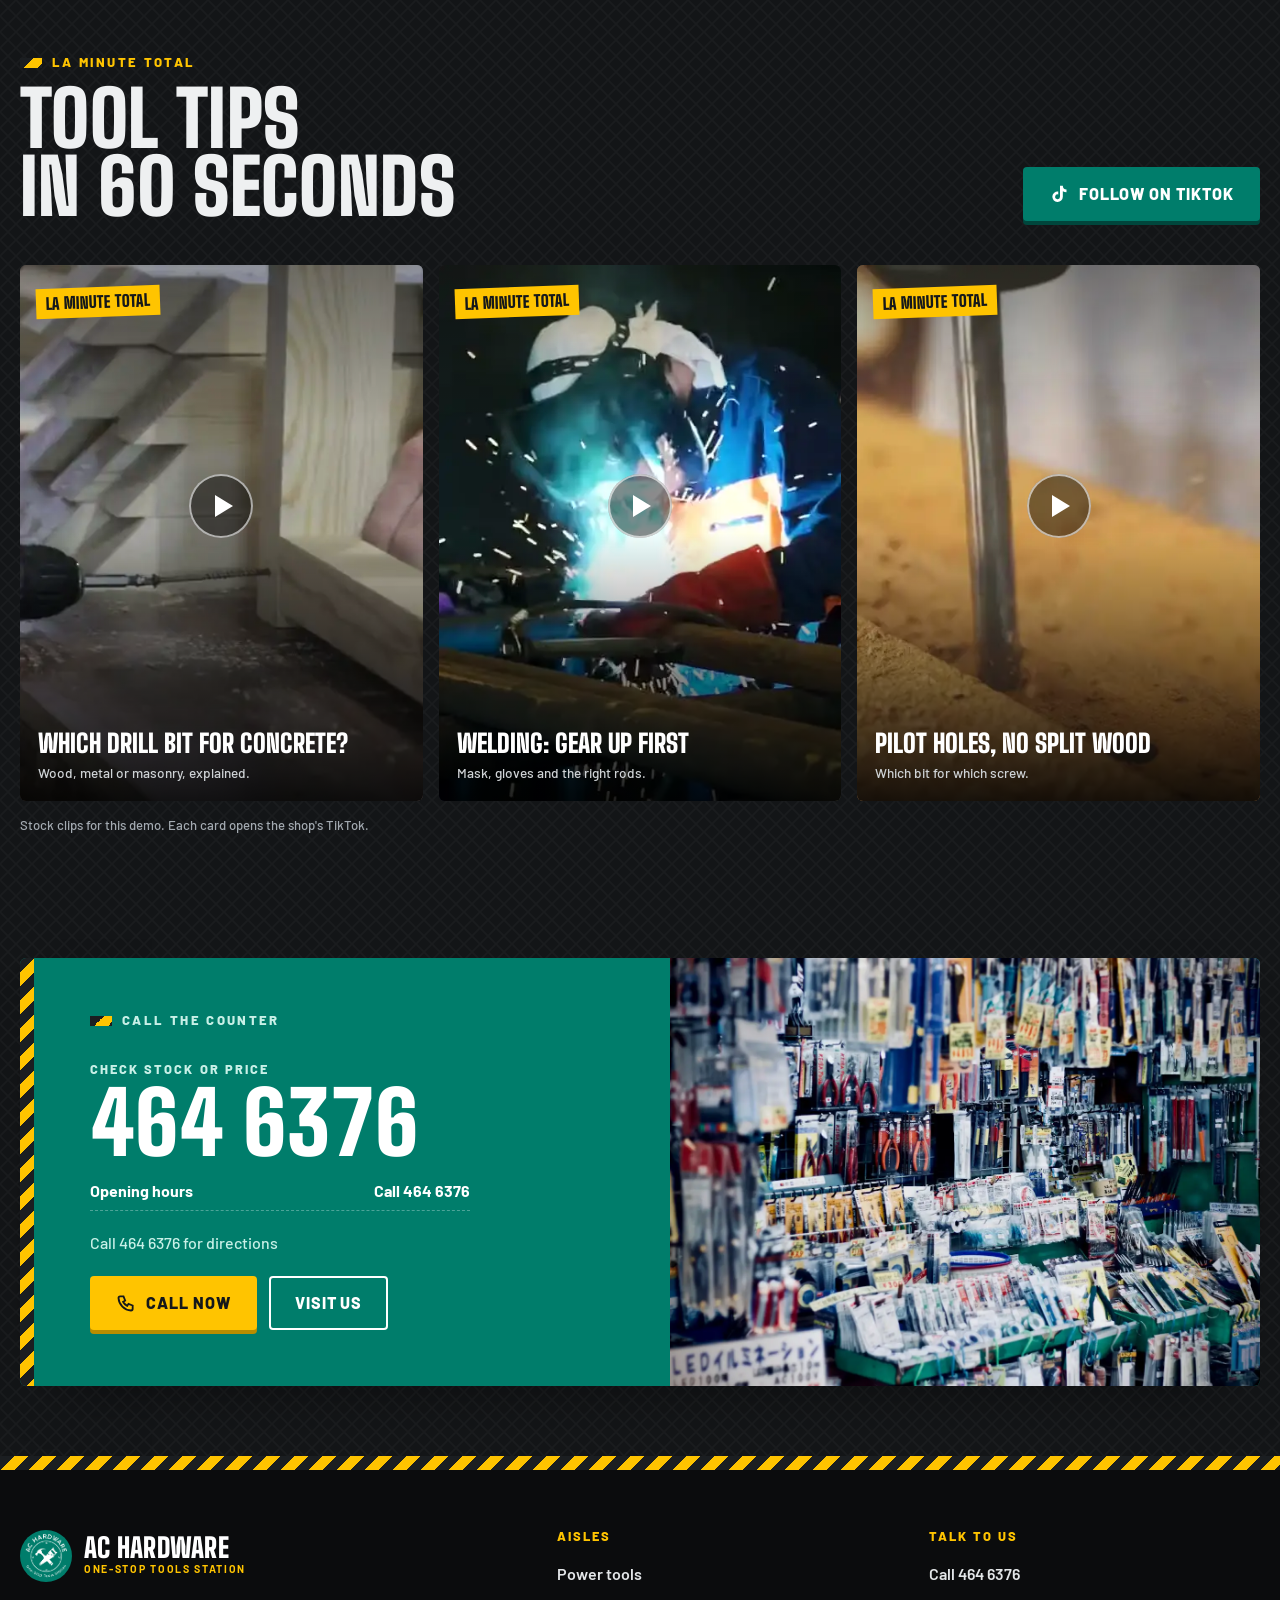
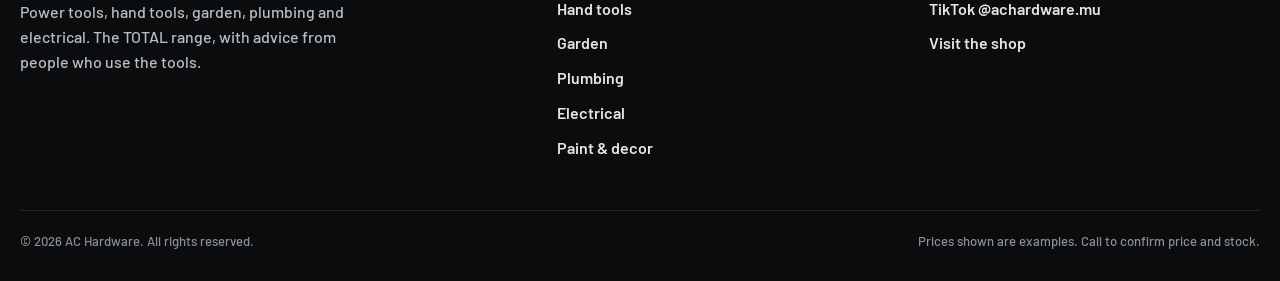
==== commit 882b05bb: "Version CSS/JS links so phones get updates at once Co-Authored-By: Claude Opus 5.5 <noreply@anthropi" ====
--- a/index.html
+++ b/index.html
@@ -15,7 +15,7 @@
 <link rel="preconnect" href="https://fonts.googleapis.com"><link rel="preconnect" href="https://fonts.gstatic.com" crossorigin>
 <link rel="stylesheet" href="https://fonts.googleapis.com/css2?family=Barlow:wght@500;600;700;800&family=Big+Shoulders+Display:wght@800;900&family=Big+Shoulders+Stencil+Display:wght@900&display=swap" media="print" onload="this.media='all'"><noscript><link rel="stylesheet" href="https://fonts.googleapis.com/css2?family=Barlow:wght@500;600;700;800&family=Big+Shoulders+Display:wght@800;900&family=Big+Shoulders+Stencil+Display:wght@900&display=swap"></noscript>
 <link rel="preload" as="image" href="img/wall.webp" media="(min-width: 701px)"><link rel="preload" as="image" href="img/wall-m.webp" media="(max-width: 700px)">
-<link rel="stylesheet" href="css/style.css">
+<link rel="stylesheet" href="css/style.css?v=11122244">
 <script type="application/ld+json">{"@context":"https://schema.org","@type":"HardwareStore","name":"AC Hardware","slogan":"One-Stop Tools Station","telephone":"+230 464 6376","address":{"@type":"PostalAddress","addressCountry":"MU"},"sameAs":["https://www.tiktok.com/@achardware.mu"]}</script>
 </head>
 <body>
@@ -117,8 +117,8 @@
   </section>
 </main>
 <footer id="foot"></footer>
-<script src="config.js" defer></script>
-<script src="js/main.js" defer></script>
-<script src="js/fx.js" defer></script>
+<script src="config.js?v=11122244" defer></script>
+<script src="js/main.js?v=11122244" defer></script>
+<script src="js/fx.js?v=11122244" defer></script>
 </body>
 </html>
--- a/css/style.css
+++ b/css/style.css
@@ -408,3 +408,5 @@
 .tip .lbl, .tip .play, .tip b, .tip span { position: relative; z-index: 1; }
 .tip .lbl, .tip .play { position: absolute; }
 @media (prefers-reduced-motion: reduce) { .hero .bg { transform: none !important; } .aticker .track { animation: none; } }
+
+@media (max-width: 480px) { .bar .hide-xs { display: none; } .bar .wrap span { white-space: nowrap; } .bar { letter-spacing: .05em; } }
